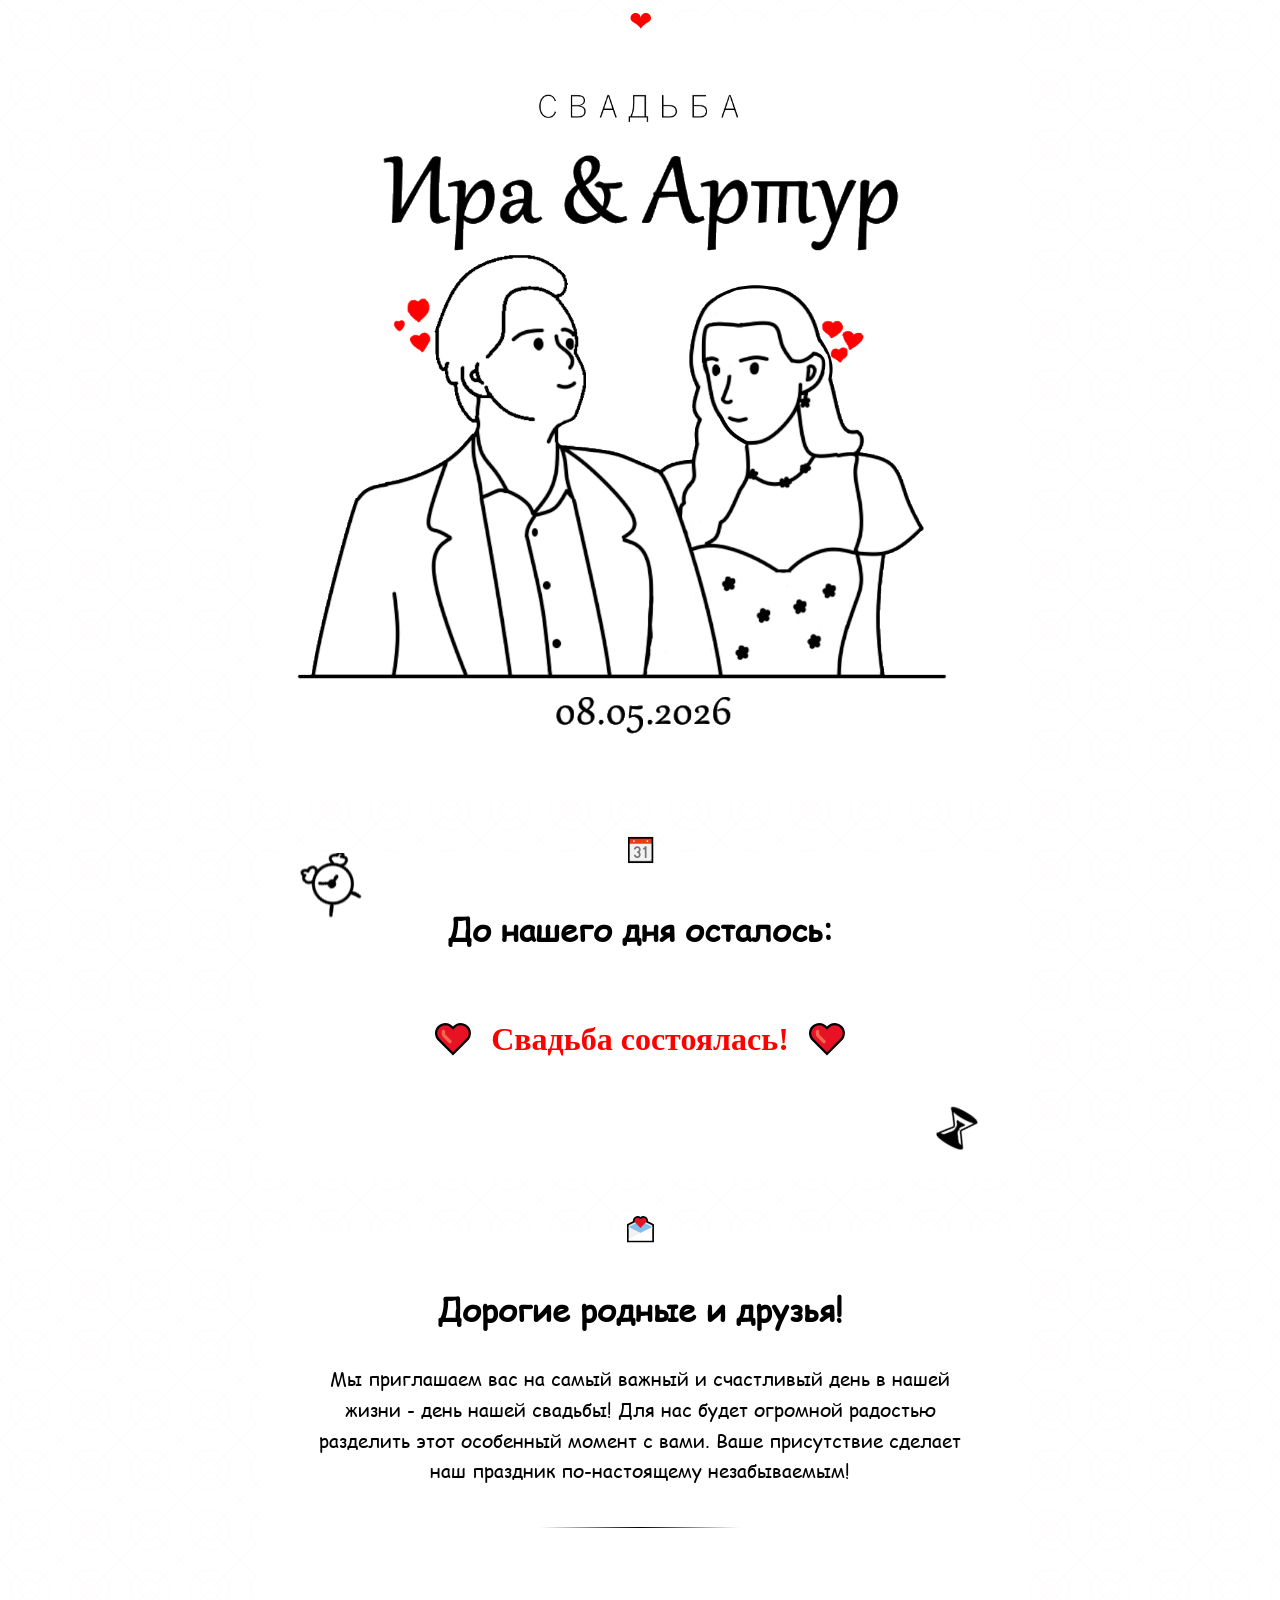
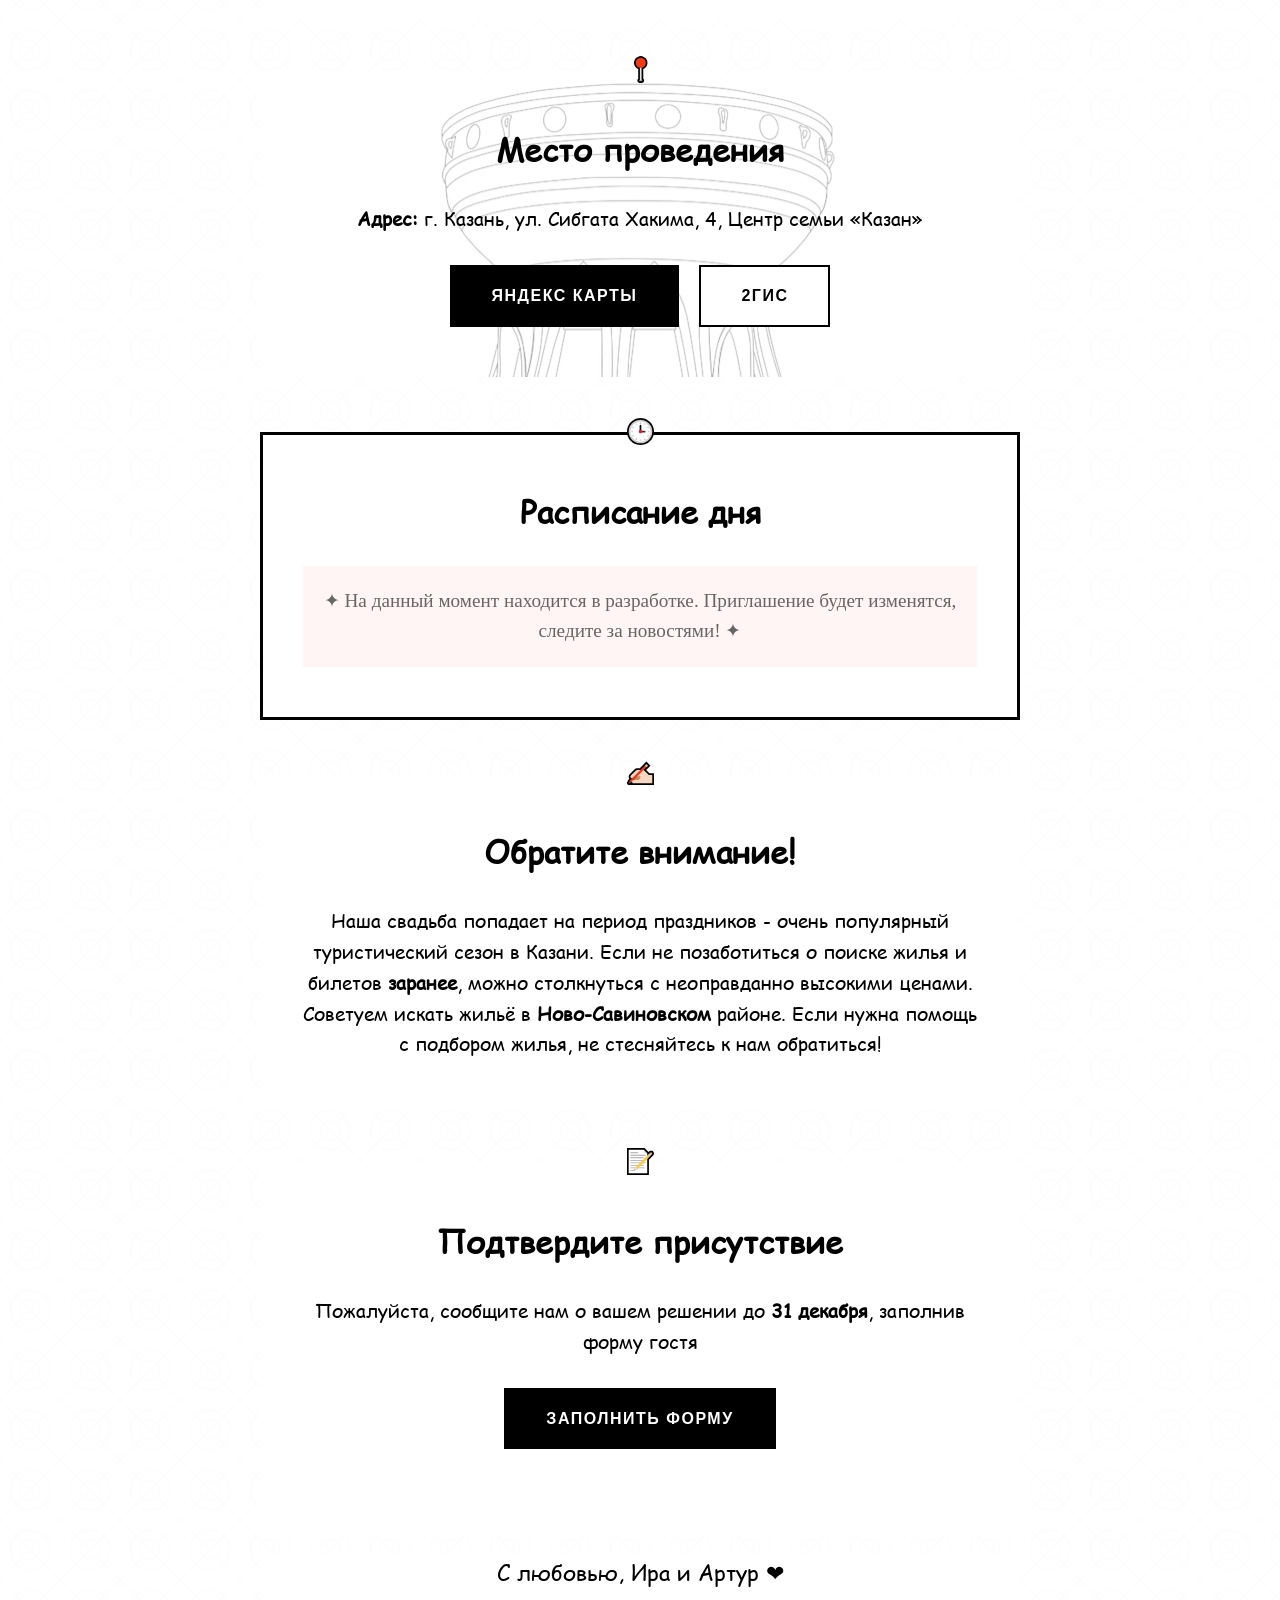
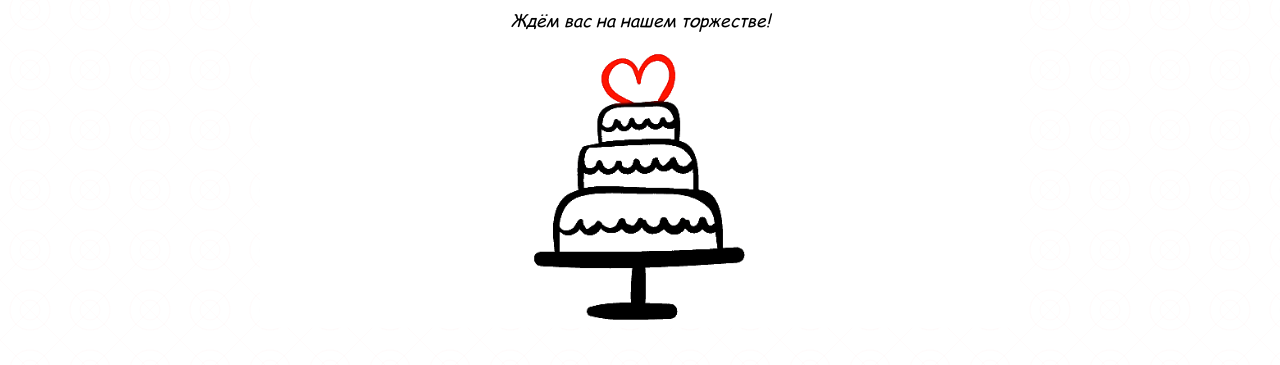
==== index.html @ d36d7dd2 "photo and text changed" ====
<!DOCTYPE html>
<html lang="ru">
<head>
    <meta charset="UTF-8">
    <meta name="viewport" content="width=device-width, initial-scale=1.0">
    <meta name="color-scheme" content="light">
    <meta name="theme-color" content="#ffffff">
    <title>Свадьба Иры и Артура</title>
    <link rel="icon" type="image/x-icon" href="static/images/favicon.ico">
    <link rel="stylesheet" href="static/css/style.css">
</head>
<body>
    <div class="container">
        <!-- 1. Заголовок с именами, фото и датой -->
        <section class="section header">
            <img src="static/images/wedding.png" alt="Ира и Артур" class="couple-photo">
        </section>

        <!-- 2. Обратный отсчет -->
        <section class="section countdown">
            <h2>До нашего дня осталось:</h2>
            <div class="countdown-container" id="countdown">
                <div class="countdown-item">
                    <span class="countdown-number" id="days">0</span>
                    <span class="countdown-label">дней</span>
                </div>
                <span class="countdown-separator">:</span>
                <div class="countdown-item">
                    <span class="countdown-number" id="hours">0</span>
                    <span class="countdown-label">часов</span>
                </div>
                <span class="countdown-separator">:</span>
                <div class="countdown-item">
                    <span class="countdown-number" id="minutes">0</span>
                    <span class="countdown-label">минут</span>
                </div>
                <span class="countdown-separator">:</span>
                <div class="countdown-item">
                    <span class="countdown-number" id="seconds">0</span>
                    <span class="countdown-label">секунд</span>
                </div>
            </div>
        </section>

        <!-- 3. Приветственные слова -->
        <section class="section welcome">
            <h2>Дорогие родные и друзья!</h2>
            <p>Мы приглашаем вас на самый важный и счастливый день в нашей жизни - день нашей свадьбы! Для нас будет огромной радостью разделить этот особенный момент с вами.
            Ваше присутствие сделает наш праздник по-настоящему незабываемым!</p>
            <div class="decorative-line"></div>
            <p style="font-style: italic; color: #666; font-family: 'Cormorant Garamond', serif;">
            </p>
        </section>

        <!-- 4. Адрес и карты -->
        <section class="section location">
            <h2>Место проведения</h2>
            <p><strong>Адрес:</strong> г. Казань, ул. Сибгата Хакима, 4, Центр семьи «Казан»</p>
            <div class="map-buttons">
                <a href="https://yandex.ru/maps/org/glavny_dvorets_brakosochetaniy/121605745308/?ll=49.108273%2C55.812818&z=17" class="btn" target="_blank">Яндекс Карты</a>
                <a href="https://2gis.ru/kazan/geo/2956122910690198" class="btn btn-outline" target="_blank">2ГИС</a>
            </div>
        </section>

        <!-- 5. Тайминг -->
        <section class="section schedule">
            <h2>Расписание дня</h2>
            <div style="margin-top: 25px; padding: 20px; background: #fff5f5;">
                <p style="margin: 0; color: #666; font-size: 1.2em; font-family: 'Cormorant Garamond', serif;">
                    ✦ На данный момент находится в разработке. Приглашение будет изменятся, следите за новостями! ✦
                </p>
            </div>
        </section>

        <!-- 6. Ваш текст -->
        <section class="section wishes">
            <h2>Обратите внимание!</h2>
            <p>Наша свадьба попадает на период праздников - очень популярный туристический сезон в Казани. Если не позаботиться о поиске жилья и билетов <b>заранее</b>, можно столкнуться с неоправданно высокими ценами.
            Советуем искать жильё в <b>Ново-Савиновском</b> районе. Если нужна помощь с подбором жилья, не стесняйтесь к нам обратиться!</p>
        </section>

        <!-- 7. Кнопка RSVP с ссылкой на Яндекс Формы -->
        <section class="section rsvp">
            <h2>Подтвердите присутствие</h2>
            <p>Пожалуйста, сообщите нам о вашем решении до <b>31 декабря</b>, заполнив форму гостя</p>
            <a href="https://forms.yandex.ru/u/6922004e5056900da417e3d6" class="btn" target="_blank" style="margin: 30px 0;">
                Заполнить форму
            </a>
        </section>

        <!-- 8. Футер -->
        <footer class="section footer">
            <p style="font-size: 1.4em; margin-bottom: 15px;">
                С любовью, Ира и Артур ❤
            </p>
            <p style="font-style: italic; font-size: 1.1em;">
                Ждём вас на нашем торжестве!
            </p>
            <img src="static/images/cake.png">
        </footer>
    </div>

    <script src="static/js/script.js"></script>
</body>
</html>
---- static/css/style.css ----
/* Добавляем нормализацию и viewport */
@viewport {
    width: device-width;
}
:root {
  color-scheme: light only;
}

html {
  color-scheme: light;
}
* {
    margin: 0;
    padding: 0;
    box-sizing: border-box;
}
@font-face {
    font-family: 'Comic Sans MS';
    src: local('Comic Sans MS'),
         url('../fonts/COMIC.TTF') format('truetype');
}

@font-face {
    font-family: 'Comic Sans';
    src: local('Comic Sans'),
         url('../fonts/COMIC.TTF') format('truetype');
}
@font-face {
    font-family: 'Segoe UI Emoji';
    src: local('Segoe UI Emoji'),
         url('../fonts/seguiemj.ttf') format('truetype');
}


/* Принудительно для всех потенциальных эмодзи */
.heart,
.section::before,
.section::after,
[class*="emoji"],
[class*="icon"],
::before,
::after {
    font-family: 'Segoe UI Emoji', 'Segoe UI Symbol', 'Apple Color Emoji', 'Segoe UI', sans-serif !important;
    font-weight: normal !important;
    -webkit-font-feature-settings: "emoji" !important;
    font-feature-settings: "emoji" !important;
}

/* Конкретно для иконок секций */
.header::before,
.countdown::before,
.welcome::before,
.location::before,
.schedule::before,
.wishes::before,
.rsvp::before,
.footer::before {
    font-family: 'Segoe UI Emoji', 'Segoe UI Symbol', sans-serif !important;
    -webkit-font-smoothing: antialiased !important;
}
/* Основные стили */
body {
    font-family: 'Montserrat', -apple-system, BlinkMacSystemFont, 'Segoe UI', Roboto, Oxygen-Sans, Ubuntu, Cantarell, sans-serif;
    line-height: 1.6;
    color: #000000;
    background-color: #ffffff;
    background-image: url('data:image/svg+xml,<svg width="60" height="60" viewBox="0 0 60 60" xmlns="http://www.w3.org/2000/svg"><g fill="none" stroke="rgba(255,0,0,0.03)" stroke-width="0.5"><path d="M0 0L60 60M60 0L0 60"/><circle cx="30" cy="30" r="20"/><circle cx="30" cy="30" r="10"/></g></svg>');
    -webkit-font-smoothing: antialiased;
    -moz-osx-font-smoothing: grayscale;
}

.container {
    max-width: 800px;
    margin: 0 auto;
    padding: 20px 20px 0px 20px;
}

.section {
    background: #ffffff;
    margin: 55px 0;
    padding: 50px 40px;
    border-radius: 0;
    position: relative;
    text-align: center;
}

/* Иконки для секций */
.section::before {
    content: '✦';
    position: absolute;
    top: -20px;
    left: 50%;
    transform: translateX(-50%);
    background: #ffffff00;
    padding: 0 20px;
    color: #ff0000;
    font-size: 24px;
    font-family: 'Montserrat', sans-serif;
}

.header::before {
    content: '❤' !important;
    font-size: 28px !important;
    animation: heartbeat 1.5s ease-in-out infinite;
    filter: none !important;
    font-family: Arial, Helvetica, sans-serif !important;
}

.countdown::before {
    content: '📆' !important;
}

.welcome::before {
    content: '💌' !important;
}

.location::before {
    content: '📍' !important;
}

.schedule::before {
    content: '🕒' !important;
}

.wishes::before {
    content: '✍🏻' !important;
}

.rsvp::before {
    content: '📝' !important;
}

.footer::before {
    content: '' !important;
}

.header {
    text-align: center;
    padding: 10px 0 0px;
    background: #ffffff;
    margin-top: 0;
}

/* Анимация пульсации сердца */
@keyframes heartbeat {
    0% {
        transform: translateX(-50%) scale(1);
    }
    25% {
        transform: translateX(-50%) scale(1.1);
    }
    50% {
        transform: translateX(-50%) scale(1);
    }
    75% {
        transform: translateX(-50%) scale(1.15);
    }
    100% {
        transform: translateX(-50%) scale(1);
    }
}

.couple-photo {
    width: 100%;
    position: relative;
}

/* Заголовки используют Comic Sans */
h1 {
    color: #000000;
    font-family: 'Comic Sans MS', 'Comic Sans', cursive, sans-serif;
    font-size: 3.5em;
    font-weight: 700;
    margin-bottom: 10px;
    letter-spacing: 1px;
    text-transform: uppercase;
    position: relative;
}

h1::after {
    content: '';
    position: absolute;
    bottom: -10px;
    left: 50%;
    transform: translateX(-50%);
    width: 100px;
    height: 2px;
    background: #ff0000;
}

h2 {
    color: #000000;
    font-family: 'Comic Sans MS', 'Comic Sans', cursive, sans-serif;
    font-size: 2em;
    font-weight: 600;
    margin-bottom: 30px;
    position: relative;
}

/* Все текстовые элементы используют Comic Sans */
.welcome p, .location p, .wishes p, .rsvp p, .timeline-item, .footer p {
    font-family: 'Comic Sans MS', 'Comic Sans', cursive, sans-serif;
    font-size: 1.2em;
    font-weight: 500;
}

.date {
    font-family: 'Comic Sans MS', 'Comic Sans', cursive, sans-serif;
    font-size: 1.8em;
    color: #000000;
    margin: 30px 0;
    font-weight: 500;
    letter-spacing: 1px;
}

.names {
    font-family: 'Comic Sans MS', 'Comic Sans', cursive, sans-serif;
    font-size: 2.8em;
    color: #000000;
    margin: 40px 0;
    font-weight: 700;
    position: relative;
}

.names::before,
.names::after {
    content: '❦';
    color: #ff0000;
    margin: 0 20px;
    font-size: 0.7em;
    vertical-align: middle;
    font-family: 'Montserrat', sans-serif;
}

.btn {
    display: inline-block;
    padding: 16px 40px;
    background: #000000;
    color: #ffffff;
    text-decoration: none;
    border-radius: 0;
    border: 2px solid #000000;
    cursor: pointer;
    font-family: 'Montserrat', -apple-system, BlinkMacSystemFont, sans-serif;
    font-size: 1em;
    font-weight: 600;
    transition: all 0.3s ease;
    text-align: center;
    text-transform: uppercase;
    letter-spacing: 1.5px;
    position: relative;
    overflow: hidden;
}

.btn::before {
    content: '';
    position: absolute;
    top: 0;
    left: -100%;
    width: 100%;
    height: 100%;
    background: #ff0000;
    transition: left 0.3s ease;
    z-index: -1;
}

.btn:hover {
    color: #ffffff;
    transform: translateY(-3px);
    box-shadow: 0 8px 25px rgba(255, 0, 0, 0.3);
}

.btn:hover::before {
    left: 0;
}

.btn-outline {
    background: white;
    color: #000000;
    border: 2px solid #000000;
}

.btn-outline:hover {
    color: #ffffff;
}

.countdown {
    background: url('../images/coutdown background.png');
    background-size: 100% auto;
    background-repeat: no-repeat;
    background-position: bottom;
}

.location {
    background: url('../images/location background.png');
    background-size: 100% auto;
    background-repeat: no-repeat;
    background-position: top;
}

.map-buttons {
    display: flex;
    gap: 20px;
    margin-top: 30px;
    justify-content: center;
}

.footer {
    text-align: center;
    padding: 0px 0px 0px 0px;
    margin-bottom: 0 !important;
    transform: translateY(-10%) !important;
    color: #000000;
    background: #ffffff;
}

.heart {
    color: #ff0000;
    margin: 0 8px;
    animation: pulse 2s infinite;
    font-family: Arial, Helvetica, sans-serif;
}

@keyframes pulse {
    0% { transform: scale(1); }
    50% { transform: scale(1.1); }
    100% { transform: scale(1); }
}

/* Декоративные элементы */
.decorative-line {
    height: 1px;
    background: linear-gradient(90deg, transparent, #000000, transparent);
    margin: 40px auto;
    width: 200px;
}

.red-accent {
    color: #ff0000;
    font-weight: 600;
}

.schedule {
    border: solid black;
}

/* Стили для таймера */
.countdown-container {
    display: flex;
    justify-content: center;
    align-items: center;
    gap: 15px;
    margin: 40px 0;
    flex-wrap: wrap;
}

.countdown-item {
    text-align: center;
    position: relative;
}

.countdown-number {
    font-family: 'Comic Sans MS', 'Comic Sans', cursive, sans-serif;
    font-size: 3.5em;
    font-weight: 700;
    display: block;
    line-height: 1;
    color: #000000;
    text-shadow: 2px 2px 0px rgba(255, 0, 0, 0.1);
    animation: float 3s ease-in-out infinite;
}

.countdown-item:nth-child(2) .countdown-number {
    animation-delay: 0.5s;
}

.countdown-item:nth-child(3) .countdown-number {
    animation-delay: 1s;
}

.countdown-item:nth-child(4) .countdown-number {
    animation-delay: 1.5s;
}

@keyframes float {
    0%, 100% { transform: translateY(0) rotate(-1deg); }
    50% { transform: translateY(-5px) rotate(1deg); }
}

.countdown-label {
    font-family: 'Comic Sans MS', 'Comic Sans', cursive, sans-serif;
    font-size: 1.1em;
    text-transform: lowercase;
    letter-spacing: 1px;
    color: #000000;
    margin-top: 8px;
    display: block;
    font-weight: 500;
}

.countdown-separator {
    font-family: 'Comic Sans MS', 'Comic Sans', cursive, sans-serif;
    font-size: 4em;
    color: #ff0000;
    margin: 0 5px;
    animation: blink 2s infinite;
    transform: translateY(-20px);
    font-weight: 600;
}

@keyframes blink {
    0%, 100% { opacity: 1; }
    50% { opacity: 0.7; }
}
.footer img{
        width: 30%;
    }
/* Адаптивность */
@media (max-width: 768px) {
    .container {
        padding: 0px 15px 0px 15px;
    }
    
    .section {
        padding: 40px 25px;
        margin: 25px 0px;
    }
    .schedule{
        margin: 25px 10px;
    }
    
    .header {
        padding: 60px 0 40px;
    }
    
    h1 {
        font-size: 2.5em;
    }
    
    .names {
        font-size: 2.2em;
    }
    
    .date {
        font-size: 1.5em;
    }
    
    .map-buttons {
        flex-direction: column;
        align-items: center;
    }
    
    .btn {
        width: 100%;
        max-width: 300px;
        margin-bottom: 15px;
    }
    
    .couple-photo {
        width: 100%;
        position: relative;
    }
    
    h2 {
        font-size: 1.7em;
    }
    .countdown{
        background: none;
    }
    .countdown-container {
        gap: 10px;
    }
    
    .countdown-number {
        font-size: 2.8em;
    }
    
    .countdown-separator {
        font-size: 2em;
    }
    
    .countdown-label {
        font-size: 1em;
    }
    .footer {
    text-align: center;
    padding: 0px;
    margin-bottom: 0 !important;
    color: #000000;
    background: #ffffff;
    }
    .footer img{
        width: 30%;
    }
}

@media (max-width: 480px) {
    .footer img{
        width: 50%;
    }
    h1 {
        font-size: 2em;
    }
    
    .names {
        font-size: 1.8em;
    }
    
    .section {
        padding: 30px 20px;
    }
    
    .countdown-container {
        gap: 8px;
    }
    
    .countdown-number {
        font-size: 2.2em;
    }
    
    .countdown-separator {
        font-size: 1.6em;
        transform: translateY(-16px);
        margin: 0 3px;
    }
    
    .countdown-label {
        font-size: 0.9em;
    }
    .footer {
    text-align: center;
    padding: 0px;
    margin-bottom: 0 !important;
    color: #000000;
    background: #ffffff;
    }
}
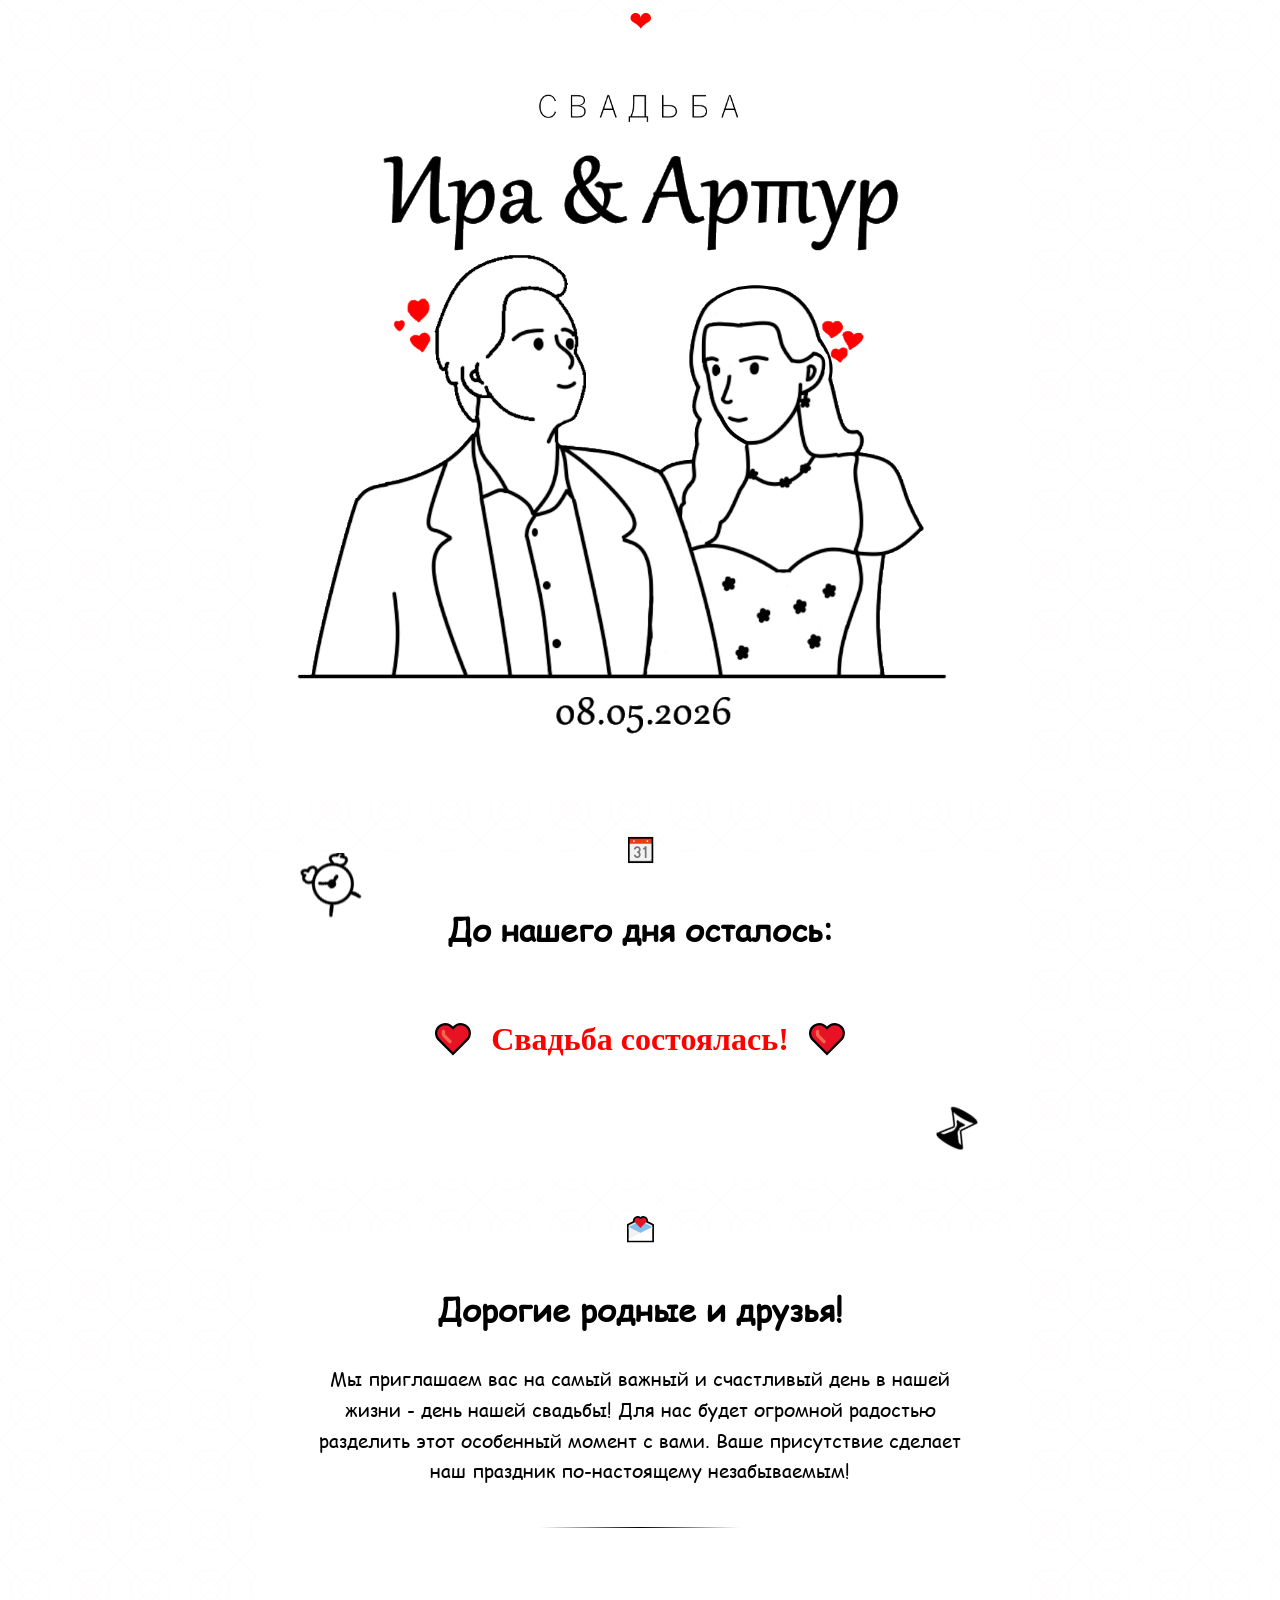
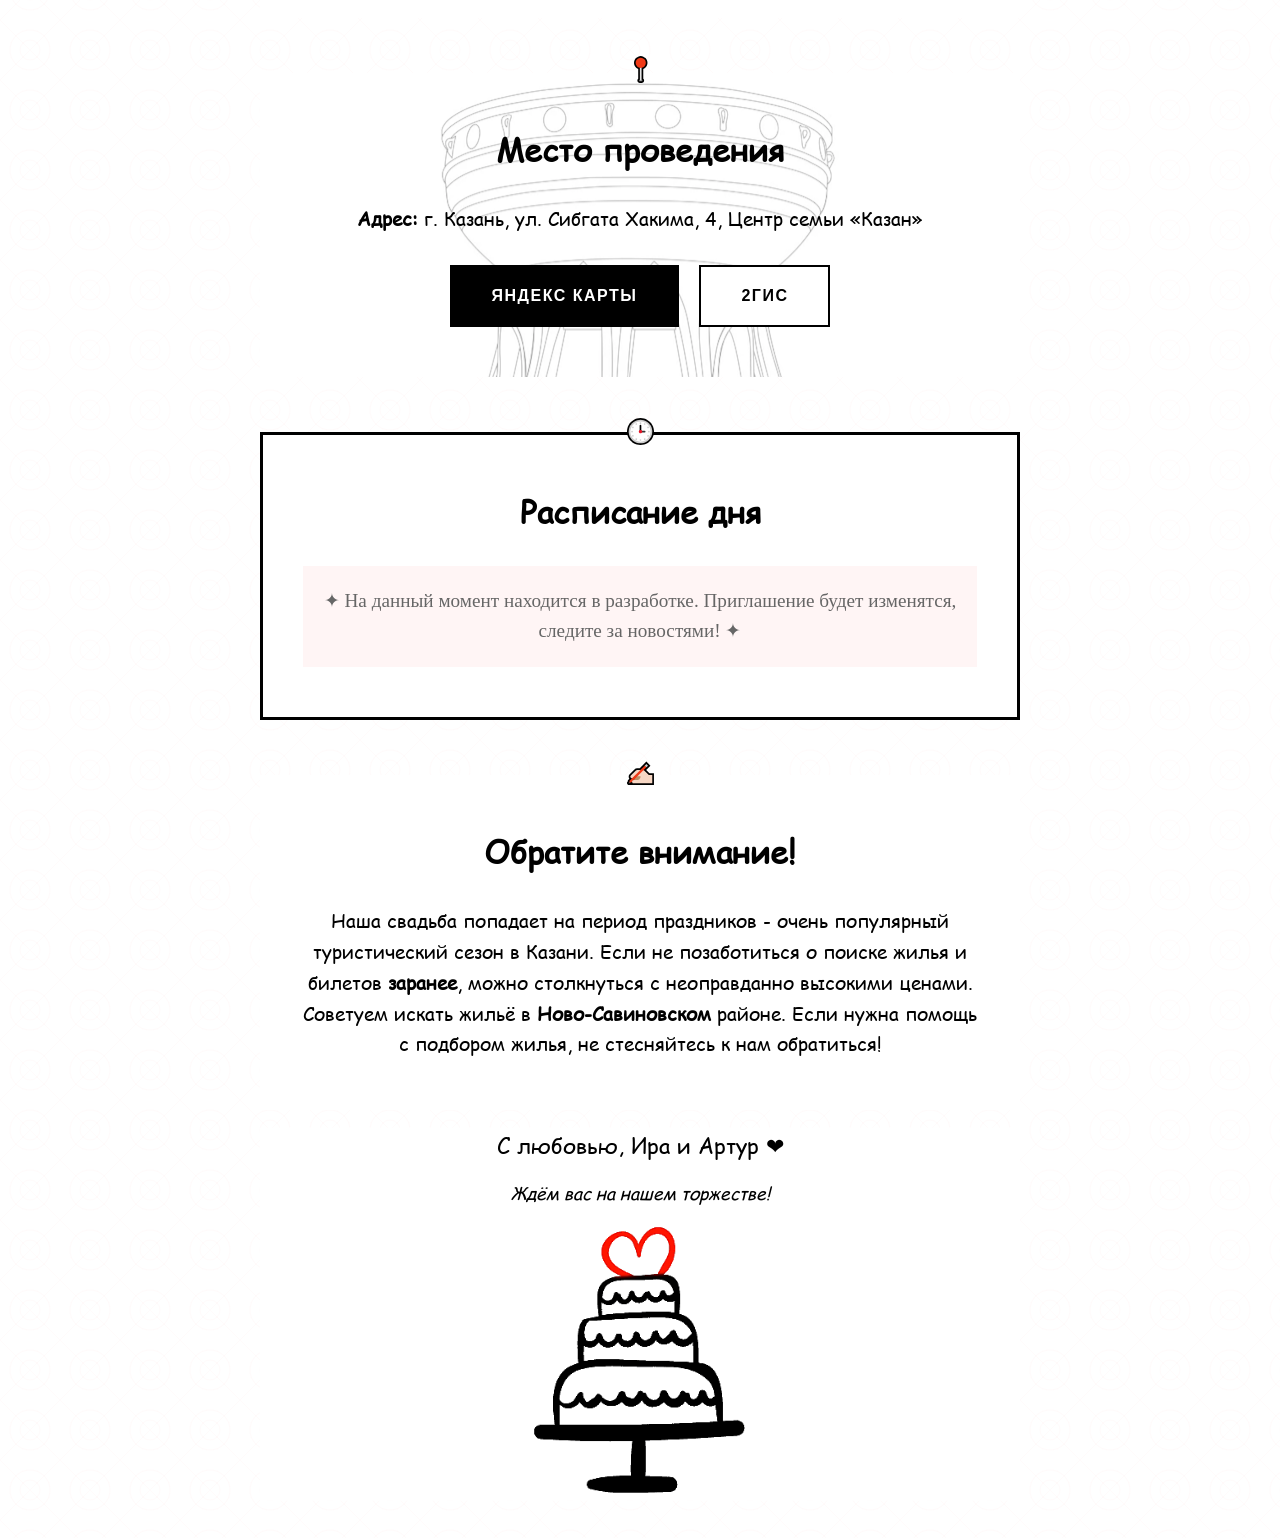
==== commit e32c6c9f: "guest form section deleted" ====
--- a/index.html
+++ b/index.html
@@ -79,15 +79,6 @@
             Советуем искать жильё в <b>Ново-Савиновском</b> районе. Если нужна помощь с подбором жилья, не стесняйтесь к нам обратиться!</p>
         </section>
 
-        <!-- 7. Кнопка RSVP с ссылкой на Яндекс Формы -->
-        <section class="section rsvp">
-            <h2>Подтвердите присутствие</h2>
-            <p>Пожалуйста, сообщите нам о вашем решении до <b>31 декабря</b>, заполнив форму гостя</p>
-            <a href="https://forms.yandex.ru/u/6922004e5056900da417e3d6" class="btn" target="_blank" style="margin: 30px 0;">
-                Заполнить форму
-            </a>
-        </section>
-
         <!-- 8. Футер -->
         <footer class="section footer">
             <p style="font-size: 1.4em; margin-bottom: 15px;">
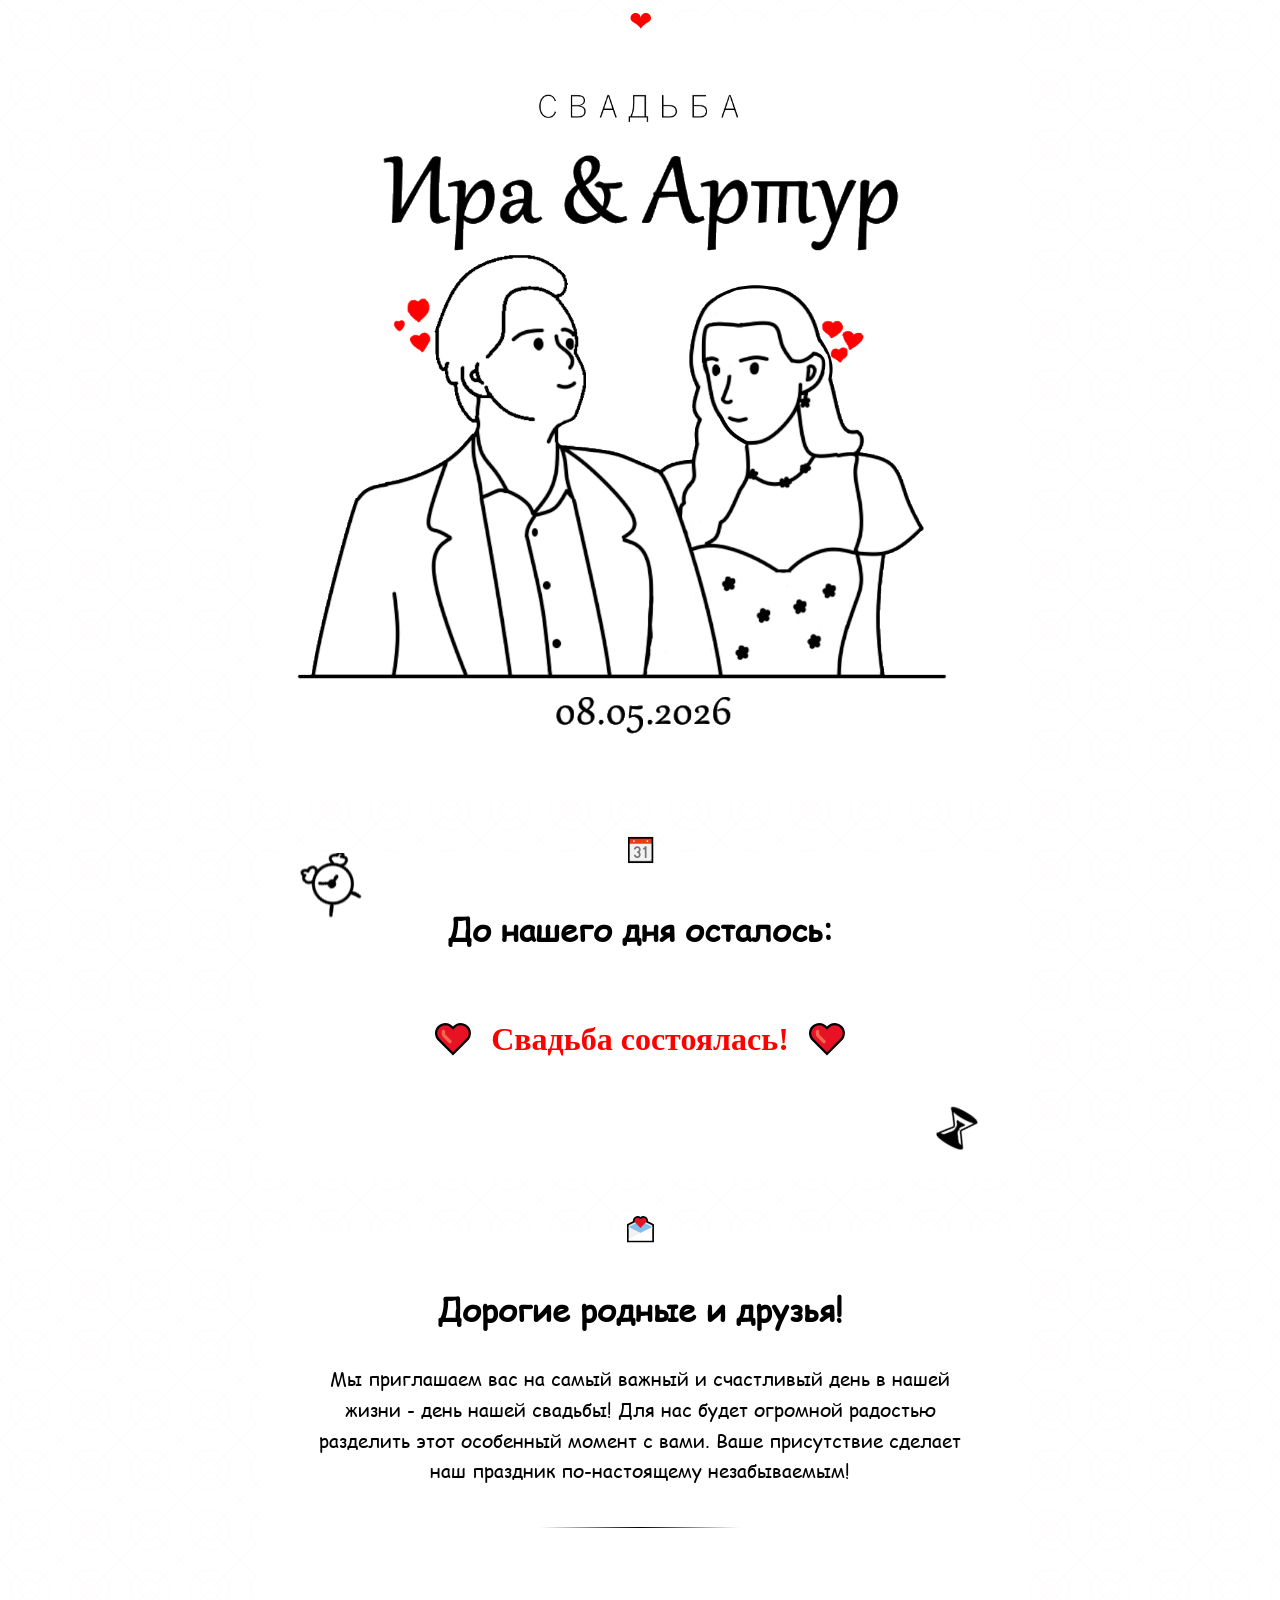
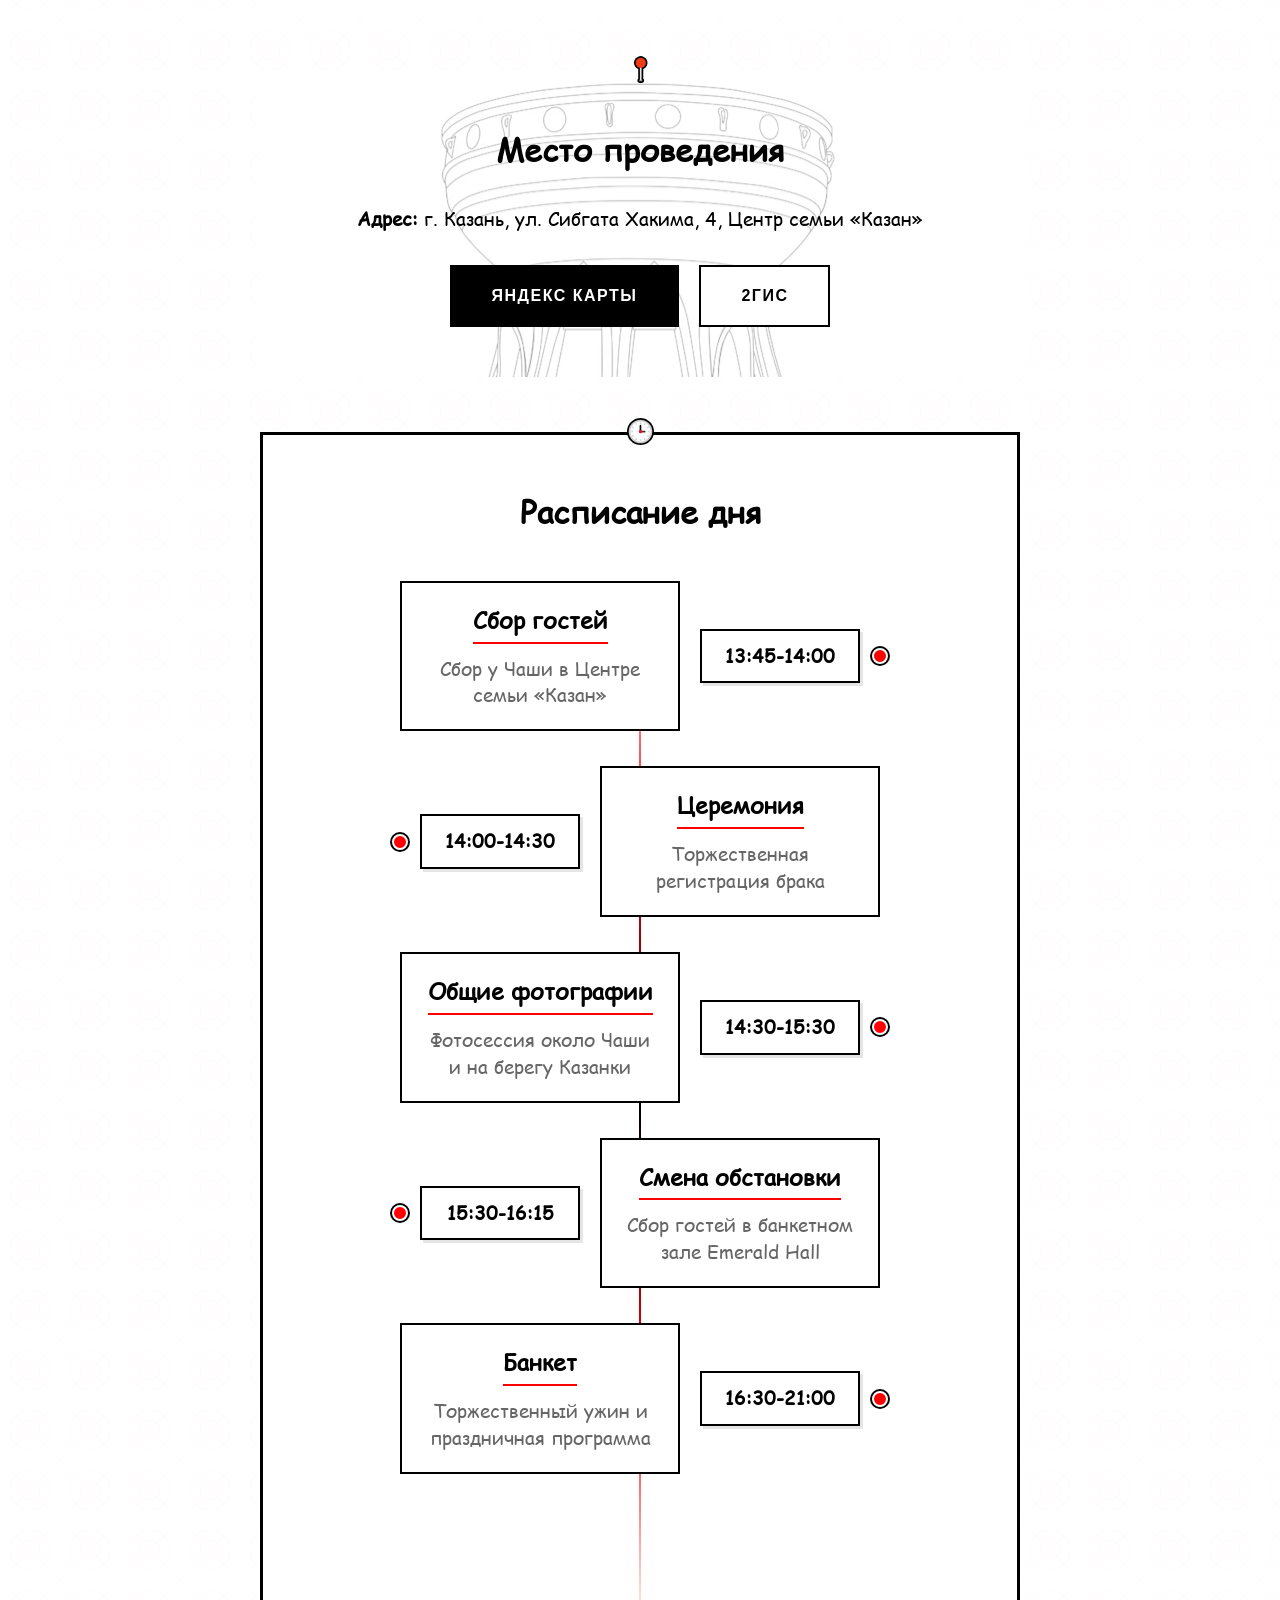
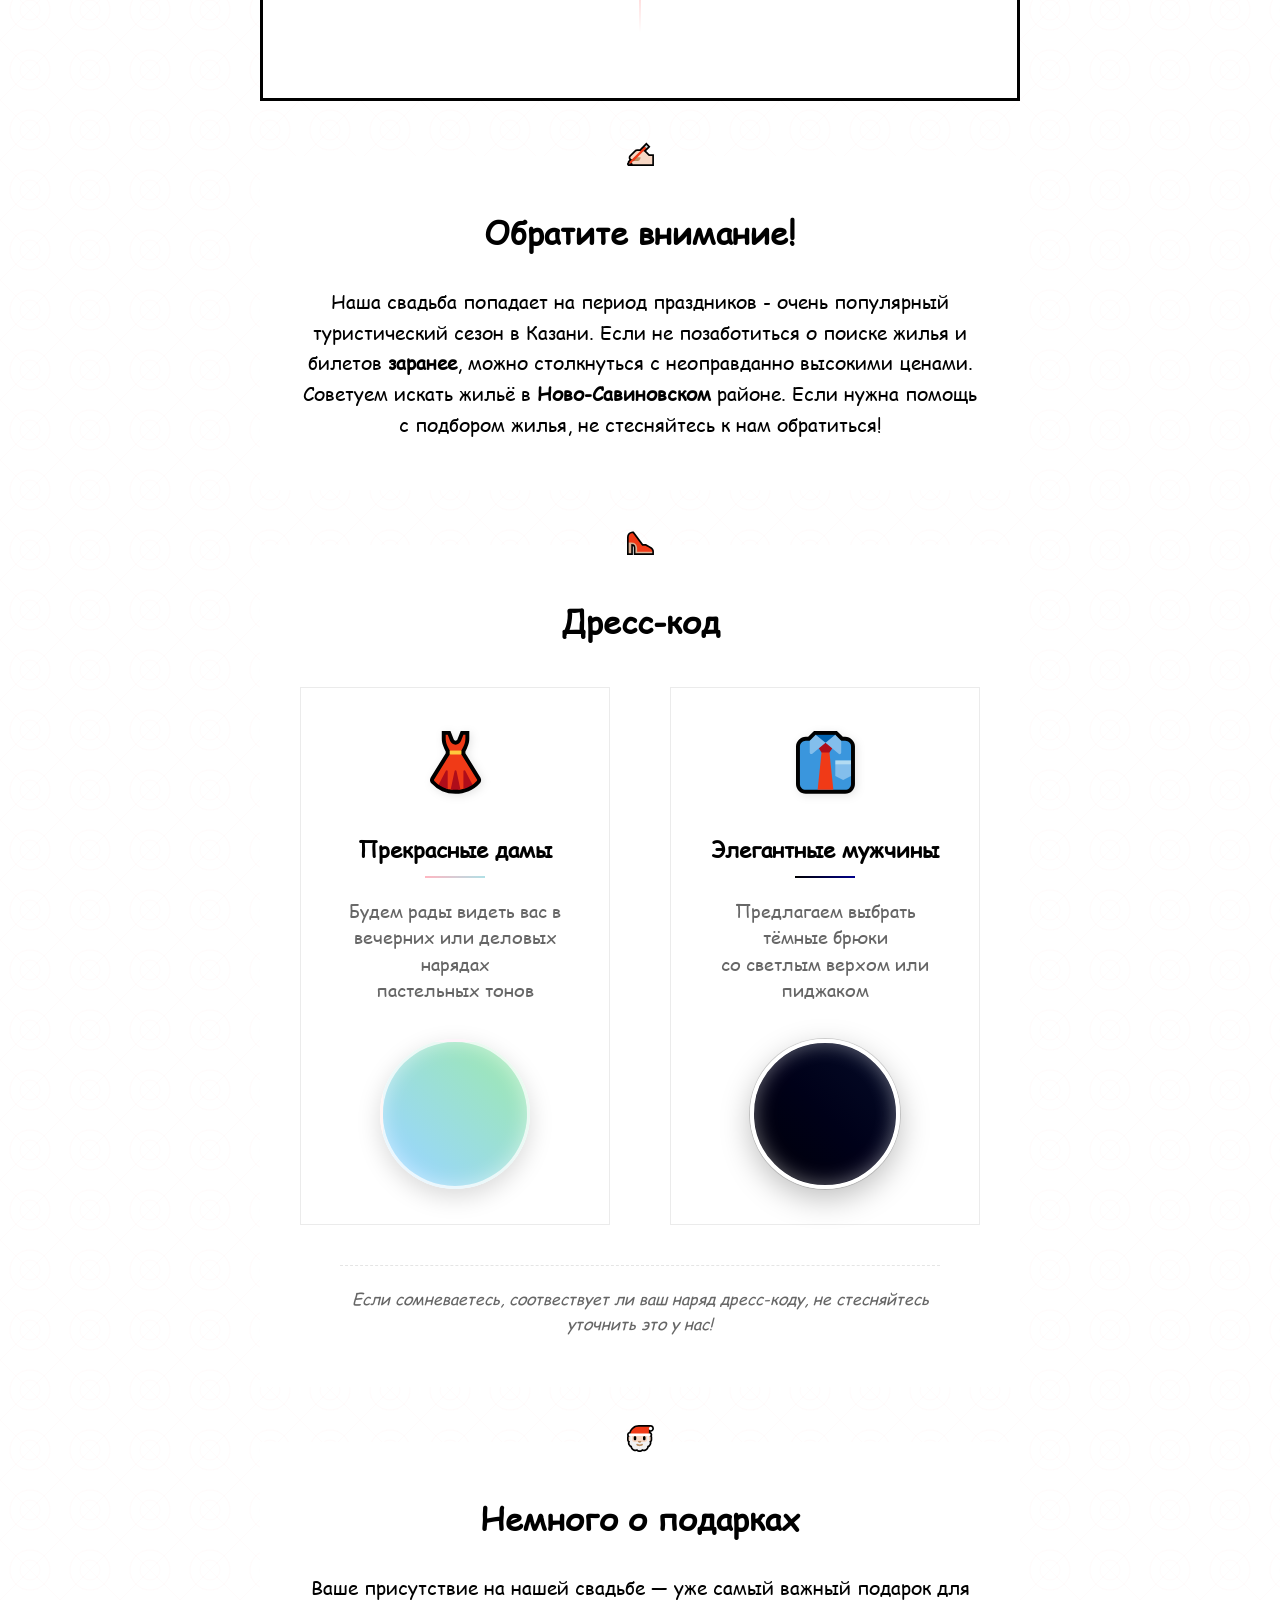
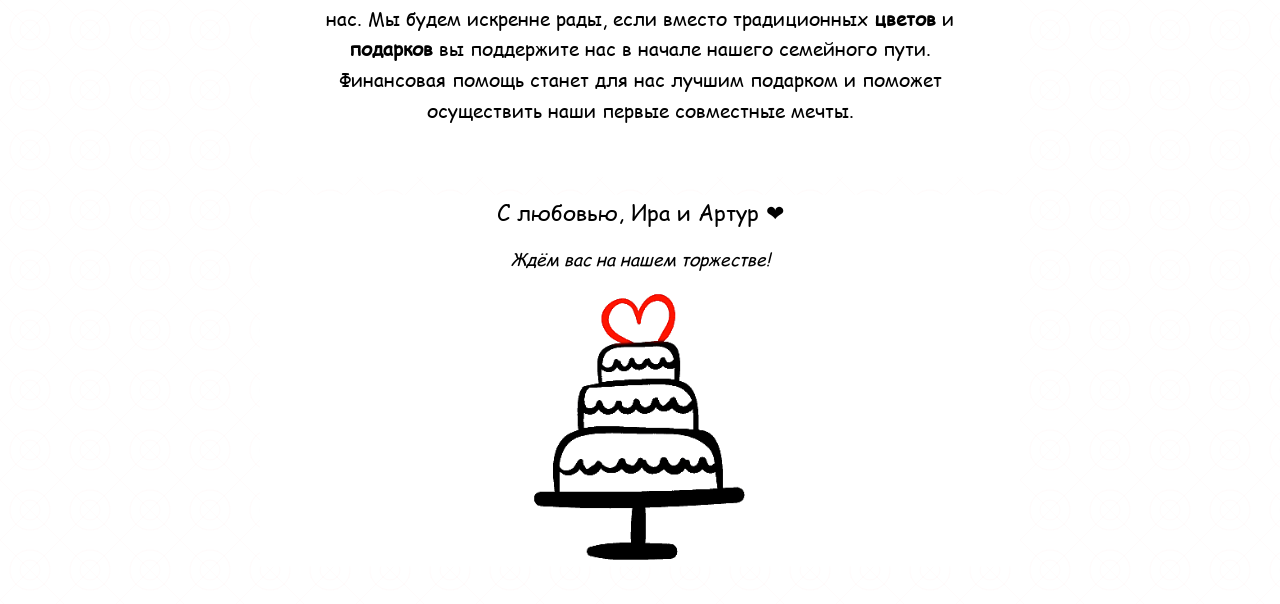
==== commit 73cb2d5b: "gifts section added" ====
--- a/index.html
+++ b/index.html
@@ -65,10 +65,49 @@
         <!-- 5. Тайминг -->
         <section class="section schedule">
             <h2>Расписание дня</h2>
-            <div style="margin-top: 25px; padding: 20px; background: #fff5f5;">
-                <p style="margin: 0; color: #666; font-size: 1.2em; font-family: 'Cormorant Garamond', serif;">
-                    ✦ На данный момент находится в разработке. Приглашение будет изменятся, следите за новостями! ✦
-                </p>
+            <div class="timeline">
+                <div class="timeline-item">
+                    <div class="timeline-time">13:45-14:00</div>
+                    <div class="timeline-content">
+                        <h4>Сбор гостей</h4>
+                        <p>Сбор у Чаши в Центре семьи «Казан»</p>
+                    </div>
+                </div>
+                <div class="timeline-item">
+                    <div class="timeline-time">14:00-14:30</div>
+                    <div class="timeline-content">
+                        <h4>Церемония</h4>
+                        <p>Торжественная регистрация брака</p>
+                    </div>
+                </div>
+                <div class="timeline-item">
+                    <div class="timeline-time">14:30-15:30</div>
+                    <div class="timeline-content">
+                        <h4>Общие фотографии</h4>
+                        <p>Фотосессия около Чаши и на берегу Казанки</p>
+                    </div>
+                </div>
+                <div class="timeline-item">
+                    <div class="timeline-time">15:30-16:15</div>
+                    <div class="timeline-content">
+                        <h4>Смена обстановки</h4>
+                        <p>Сбор гостей в банкетном зале Emerald Hall</p>
+                    </div>
+                </div>
+                <div class="timeline-item">
+                    <div class="timeline-time">16:30-21:00</div>
+                    <div class="timeline-content">
+                        <h4>Банкет</h4>
+                        <p>Торжественный ужин и праздничная программа</p>
+                    </div>
+                </div>
+                <div class="timeline-item">
+                    <div class="timeline-time">21:00-22:30</div>
+                    <div class="timeline-content">
+                        <h4>Дискотека</h4>
+                        <p>Танцы до самой ночи!</p>
+                    </div>
+                </div>
             </div>
         </section>
 
@@ -79,6 +118,46 @@
             Советуем искать жильё в <b>Ново-Савиновском</b> районе. Если нужна помощь с подбором жилья, не стесняйтесь к нам обратиться!</p>
         </section>
 
+        <!-- 7. Дресс-код -->
+        <section class="section dresscode">
+            <h2>Дресс-код</h2>
+            <div class="dresscode-container">
+                <!-- Для женщин -->
+                <div class="dresscode-side women">
+                    <div class="dresscode-icon">👗</div>
+                    <h3>Прекрасные дамы</h3>
+                    <p class="dresscode-description">
+                        Будем рады видеть вас в вечерних или деловых нарядах<br>
+                        пастельных тонов
+                    </p>
+                    <div class="color-circle women-colors"></div>
+                </div>
+                
+                <!-- Для мужчин -->
+                <div class="dresscode-side men">
+                    <div class="dresscode-icon">👔</div>
+                    <h3>Элегантные мужчины</h3>
+                    <p class="dresscode-description">
+                        Предлагаем выбрать тёмные брюки<br>
+                        со светлым верхом или пиджаком
+                    </p>
+                    <div class="color-circle men-colors"></div>
+                </div>
+            </div>
+            
+            <p class="dresscode-note">
+                <em>Если сомневаетесь, соотвествует ли ваш наряд дресс-коду, не стесняйтесь уточнить это у нас!</em>
+            </p>
+        </section>
+        <section class="section gift">
+            <h2>Немного о подарках</h2>
+            
+            <p>Ваше присутствие на нашей свадьбе — уже самый важный подарок для нас. 
+        Мы будем искренне рады, если вместо традиционных <b>цветов</b> и <b>подарков</b>
+        вы поддержите нас в начале нашего семейного пути. 
+        Финансовая помощь станет для нас лучшим подарком и поможет
+        осуществить наши первые совместные мечты.</p>
+        </section>
         <!-- 8. Футер -->
         <footer class="section footer">
             <p style="font-size: 1.4em; margin-bottom: 15px;">
--- a/static/css/style.css
+++ b/static/css/style.css
@@ -86,7 +86,7 @@
 
 /* Иконки для секций */
 .section::before {
-    content: '✦';
+    content: '❤';
     position: absolute;
     top: -20px;
     left: 50%;
@@ -134,6 +134,12 @@
     content: '' !important;
 }
 
+.dresscode::before{
+    content: '👠' !important;
+}
+.gift::before{
+    content: '🎅🏻' !important;
+}
 .header {
     text-align: center;
     padding: 10px 0 0px;
@@ -198,7 +204,7 @@
 }
 
 /* Все текстовые элементы используют Comic Sans */
-.welcome p, .location p, .wishes p, .rsvp p, .timeline-item, .footer p {
+.welcome p, .location p, .wishes p, .rsvp p, .timeline-item, .footer p, .gift p {
     font-family: 'Comic Sans MS', 'Comic Sans', cursive, sans-serif;
     font-size: 1.2em;
     font-weight: 500;
@@ -407,7 +413,448 @@
     transform: translateY(-20px);
     font-weight: 600;
 }
-
+/* Стили для таймлайна - компактная версия */
+.timeline {
+    position: relative;
+    max-width: 700px;
+    margin: 30px auto 0;
+    padding: 15px 0;
+}
+
+.timeline::before {
+    content: '';
+    position: absolute;
+    left: 50%;
+    transform: translateX(-50%);
+    width: 2px;
+    height: calc(100% - 30px);
+    background: linear-gradient(to bottom, transparent, #ff0000, #000000, #ff0000, transparent);
+    top: 15px;
+}
+
+.timeline-item {
+    display: flex;
+    justify-content: center;
+    align-items: center;
+    margin-bottom: 35px;
+    position: relative;
+}
+
+.timeline-item:last-child {
+    margin-bottom: 0;
+}
+
+.timeline-item:nth-child(odd) {
+    flex-direction: row-reverse;
+}
+
+.timeline-time {
+    width: 160px;
+    padding: 10px 15px;
+    background: #ffffff;
+    color: #000000;
+    border: 2px solid #000000;
+    border-radius: 0;
+    font-family: 'Comic Sans MS', 'Comic Sans', cursive, sans-serif;
+    font-size: 1em;
+    font-weight: 600;
+    text-align: center;
+    z-index: 1;
+    position: relative;
+    margin: 0 20px;
+    box-shadow: 3px 3px 0 rgba(0, 0, 0, 0.1);
+}
+
+.timeline-time::after {
+    content: '';
+    position: absolute;
+    top: 50%;
+    transform: translateY(-50%);
+    width: 12px;
+    height: 12px;
+    background: #ff0000;
+    border-radius: 50%;
+    border: 2px solid #ffffff;
+    box-shadow: 0 0 0 2px #000000;
+}
+
+.timeline-item:nth-child(odd) .timeline-time::after {
+    right: -30px;
+}
+
+.timeline-item:nth-child(even) .timeline-time::after {
+    left: -30px;
+}
+
+.timeline-content {
+    width: 280px;
+    padding: 20px;
+    background: #ffffff;
+    border: 2px solid rgba(0, 0, 0, 1);
+    border-radius: 0;
+    position: relative;
+    transition: all 0.3s ease;
+}
+
+.timeline-content:hover {
+    border-color: #ff0000;
+    transform: translateY(-2px);
+}
+
+.timeline-content h4 {
+    color: #000000;
+    font-family: 'Comic Sans MS', 'Comic Sans', cursive, sans-serif;
+    font-size: 1.2em;
+    margin-bottom: 8px;
+    font-weight: 700;
+    position: relative;
+    display: inline-block;
+}
+
+.timeline-content h4::after {
+    content: '';
+    position: absolute;
+    bottom: -4px;
+    left: 0;
+    width: 100%;
+    height: 2px;
+    background: #ff0000;
+}
+
+.timeline-content p {
+    font-family: 'Comic Sans MS', 'Comic Sans', cursive, sans-serif;
+    font-size: 1em;
+    color: #666;
+    line-height: 1.4;
+    margin-top: 8px;
+}
+
+/* Анимация появления элементов таймлайна */
+.timeline-item {
+    opacity: 0;
+    transform: translateX(-20px);
+    transition: opacity 0.5s ease, transform 0.5s ease;
+}
+
+.timeline-item:nth-child(even) {
+    transform: translateX(20px);
+}
+
+.timeline-item.visible {
+    opacity: 1;
+    transform: translateX(0);
+}
+
+
+.dresscode-container {
+    display: flex;
+    justify-content: space-between;
+    align-items: stretch;
+    max-width: 900px;
+    margin: 40px auto 30px;
+    gap: 60px; /* Увеличил отступ между блоками вместо разделителя */
+}
+
+.dresscode-side {
+    flex: 1;
+    padding: 35px 30px;
+    text-align: center;
+    background: #ffffff;
+    border-radius: 0;
+    position: relative;
+    min-height: 350px;
+    display: flex;
+    flex-direction: column;
+    align-items: center;
+    justify-content: space-between;
+    border: 1px solid rgba(0, 0, 0, 0.08);
+    transition: all 0.3s ease;
+}
+
+.dresscode-side:hover {
+    transform: translateY(-5px);
+    box-shadow: 0 10px 30px rgba(0, 0, 0, 0.08);
+}
+
+.dresscode-icon {
+    font-size: 3.5em;
+    margin-bottom: 20px;
+    filter: drop-shadow(2px 2px 4px rgba(0,0,0,0.1));
+}
+
+.dresscode-side h3 {
+    color: #000000;
+    font-family: 'Comic Sans MS', 'Comic Sans', cursive, sans-serif;
+    font-size: 1.4em;
+    margin-bottom: 20px;
+    font-weight: 700;
+    position: relative;
+    padding-bottom: 10px;
+}
+
+.dresscode-side h3::after {
+    content: '';
+    position: absolute;
+    bottom: 0;
+    left: 50%;
+    transform: translateX(-50%);
+    width: 60px;
+    height: 2px;
+}
+
+.women h3::after {
+    background: linear-gradient(90deg, #ffb6c1, #b0e0e6);
+}
+
+.men h3::after {
+    background: linear-gradient(90deg, #000000, #00008b);
+}
+
+.dresscode-description {
+    font-family: 'Comic Sans MS', 'Comic Sans', cursive, sans-serif;
+    font-size: 1.1em;
+    color: #666;
+    line-height: 1.5;
+    margin-bottom: 35px;
+    flex-grow: 1;
+    display: flex;
+    align-items: center;
+}
+
+/* Цветовые круги */
+.color-circle {
+    width: 150px;
+    height: 150px;
+    border-radius: 50%;
+    margin: 0 auto;
+    position: relative;
+    display: flex;
+    align-items: center;
+    justify-content: center;
+    overflow: hidden;
+    box-shadow: 0 8px 25px rgba(0, 0, 0, 0.15);
+}
+
+.women-colors {
+    background: linear-gradient(
+        45deg,
+        #ffccd5 0%,     /* Более насыщенный светло-розовый */
+        #e6b8ff 20%,    /* Светло-сиреневый */
+        #99d6ff 40%,    /* Голубой */
+        #9de7b3 60%,    /* Мятный */
+        #ffd8b1 80%,    /* Персиковый */
+        #ffccd5 100%    /* Замыкаем круг */
+    );
+    animation: womenGradient 8s ease infinite;
+    background-size: 400% 400%;
+    border: 3px solid rgba(255, 255, 255, 0.8);
+    box-shadow: 
+        0 8px 25px rgba(0, 0, 0, 0.15),
+        inset 0 0 20px rgba(255, 255, 255, 0.5);
+}
+
+.men-colors {
+    background: linear-gradient(
+        45deg,
+        #000000 0%,
+        #000000 25%,
+        #000119 50%,
+        #081231 75%,
+        #041132 100%
+    );
+    animation: menGradient 6s ease infinite;
+    background-size: 300% 300%;
+    border: 4px solid white;
+    box-shadow: 
+        0 10px 30px rgba(0, 0, 0, 0.25),
+        0 0 0 1px rgba(0, 0, 0, 0.15),
+        inset 0 0 20px rgba(255, 255, 255, 0.4);
+}
+
+/* Убрал .color-name так как надписи больше нет */
+
+@keyframes womenGradient {
+    0% { 
+        background-position: 0% 50%;
+        transform: rotate(0deg) scale(1);
+    }
+    50% { 
+        background-position: 100% 50%;
+        transform: rotate(180deg) scale(1.05);
+    }
+    100% { 
+        background-position: 0% 50%;
+        transform: rotate(360deg) scale(1);
+    }
+}
+
+@keyframes menGradient {
+    0% { 
+        background-position: 0% 50%;
+        transform: rotate(0deg) scale(1);
+    }
+    50% { 
+        background-position: 100% 50%;
+        transform: rotate(-180deg) scale(1.05);
+    }
+    100% { 
+        background-position: 0% 50%;
+        transform: rotate(-360deg) scale(1);
+    }
+}
+
+/* Убрал весь блок .dresscode-divider */
+
+.dresscode-note {
+    font-family: 'Comic Sans MS', 'Comic Sans', cursive, sans-serif;
+    font-size: 1em;
+    color: #666;
+    text-align: center;
+    margin-top: 40px;
+    padding-top: 20px;
+    border-top: 1px dashed rgba(0, 0, 0, 0.1);
+    max-width: 600px;
+    margin-left: auto;
+    margin-right: auto;
+}
+
+/* Адаптивность для дресс-кода */
+@media (max-width: 768px) {
+    .dresscode-container {
+        flex-direction: column;
+        gap: 40px; /* Отступ между вертикальными блоками */
+        max-width: 500px;
+    }
+    
+    .dresscode-side {
+        min-height: 300px;
+        padding: 30px 25px;
+    }
+    
+    .color-circle {
+        width: 130px;
+        height: 130px;
+    }
+}
+
+@media (max-width: 480px) {
+    .dresscode-container {
+        gap: 35px;
+    }
+    
+    .dresscode-side {
+        min-height: 280px;
+        padding: 25px 20px;
+    }
+    
+    .dresscode-icon {
+        font-size: 3em;
+    }
+    
+    .dresscode-side h3 {
+        font-size: 1.2em;
+    }
+    
+    .dresscode-description {
+        font-size: 1em;
+        margin-bottom: 30px;
+    }
+    
+    .color-circle {
+        width: 120px;
+        height: 120px;
+    }
+    
+    .dresscode-note {
+        font-size: 0.95em;
+        margin-top: 30px;
+    }
+}
+
+/* Адаптивность для таймлайна */
+@media (max-width: 768px) {
+    .timeline::before {
+        left: 0;
+        height: calc(100% - 40px);
+        top: 20px;
+    }
+    
+    .timeline-item {
+        flex-direction: column !important;
+        align-items: flex-start;
+        margin-left: 50px;
+        margin-bottom: 30px;
+        transform: translateY(20px) !important;
+    }
+    
+    .timeline-item.visible {
+        transform: translateY(0) !important;
+    }
+    
+    .timeline-time {
+        width: 100%;
+        max-width: 180px;
+        margin: 0 0 15px 0;
+        text-align: left;
+        padding-left: 35px;
+        font-size: 0.95em;
+    }
+    
+    .timeline-time::after {
+        left: -37px !important;
+        right: auto !important;
+        width: 10px;
+        height: 10px;
+    }
+    
+    .timeline-content {
+        width: 100%;
+        max-width: 100%;
+        padding: 18px;
+    }
+    
+    .timeline-content h3 {
+        font-size: 1.1em;
+    }
+    
+    .timeline-content p {
+        font-size: 0.95em;
+    }
+}
+
+@media (max-width: 480px) {
+    .timeline {
+        margin: 25px auto 0;
+        padding: 10px 0;
+    }
+    
+    .timeline::before {
+        background: white;
+    }
+    
+    .timeline-item {
+        margin-left: 40px;
+        margin-bottom: 25px;
+    }
+    
+    .timeline-time {
+        font-size: 0.9em;
+        padding: 8px 12px;
+        max-width: 160px;
+    }
+    
+    .timeline-content {
+        padding: 15px;
+    }
+    
+    .timeline-content h3 {
+        font-size: 1em;
+    }
+    
+    .timeline-content p {
+        font-size: 0.9em;
+    }
+}
 @keyframes blink {
     0%, 100% { opacity: 1; }
     50% { opacity: 0.7; }
@@ -426,7 +873,7 @@
         margin: 25px 0px;
     }
     .schedule{
-        margin: 25px 10px;
+        margin: 40px 10px;
     }
     
     .header {
@@ -534,4 +981,5 @@
     color: #000000;
     background: #ffffff;
     }
-}+}
+
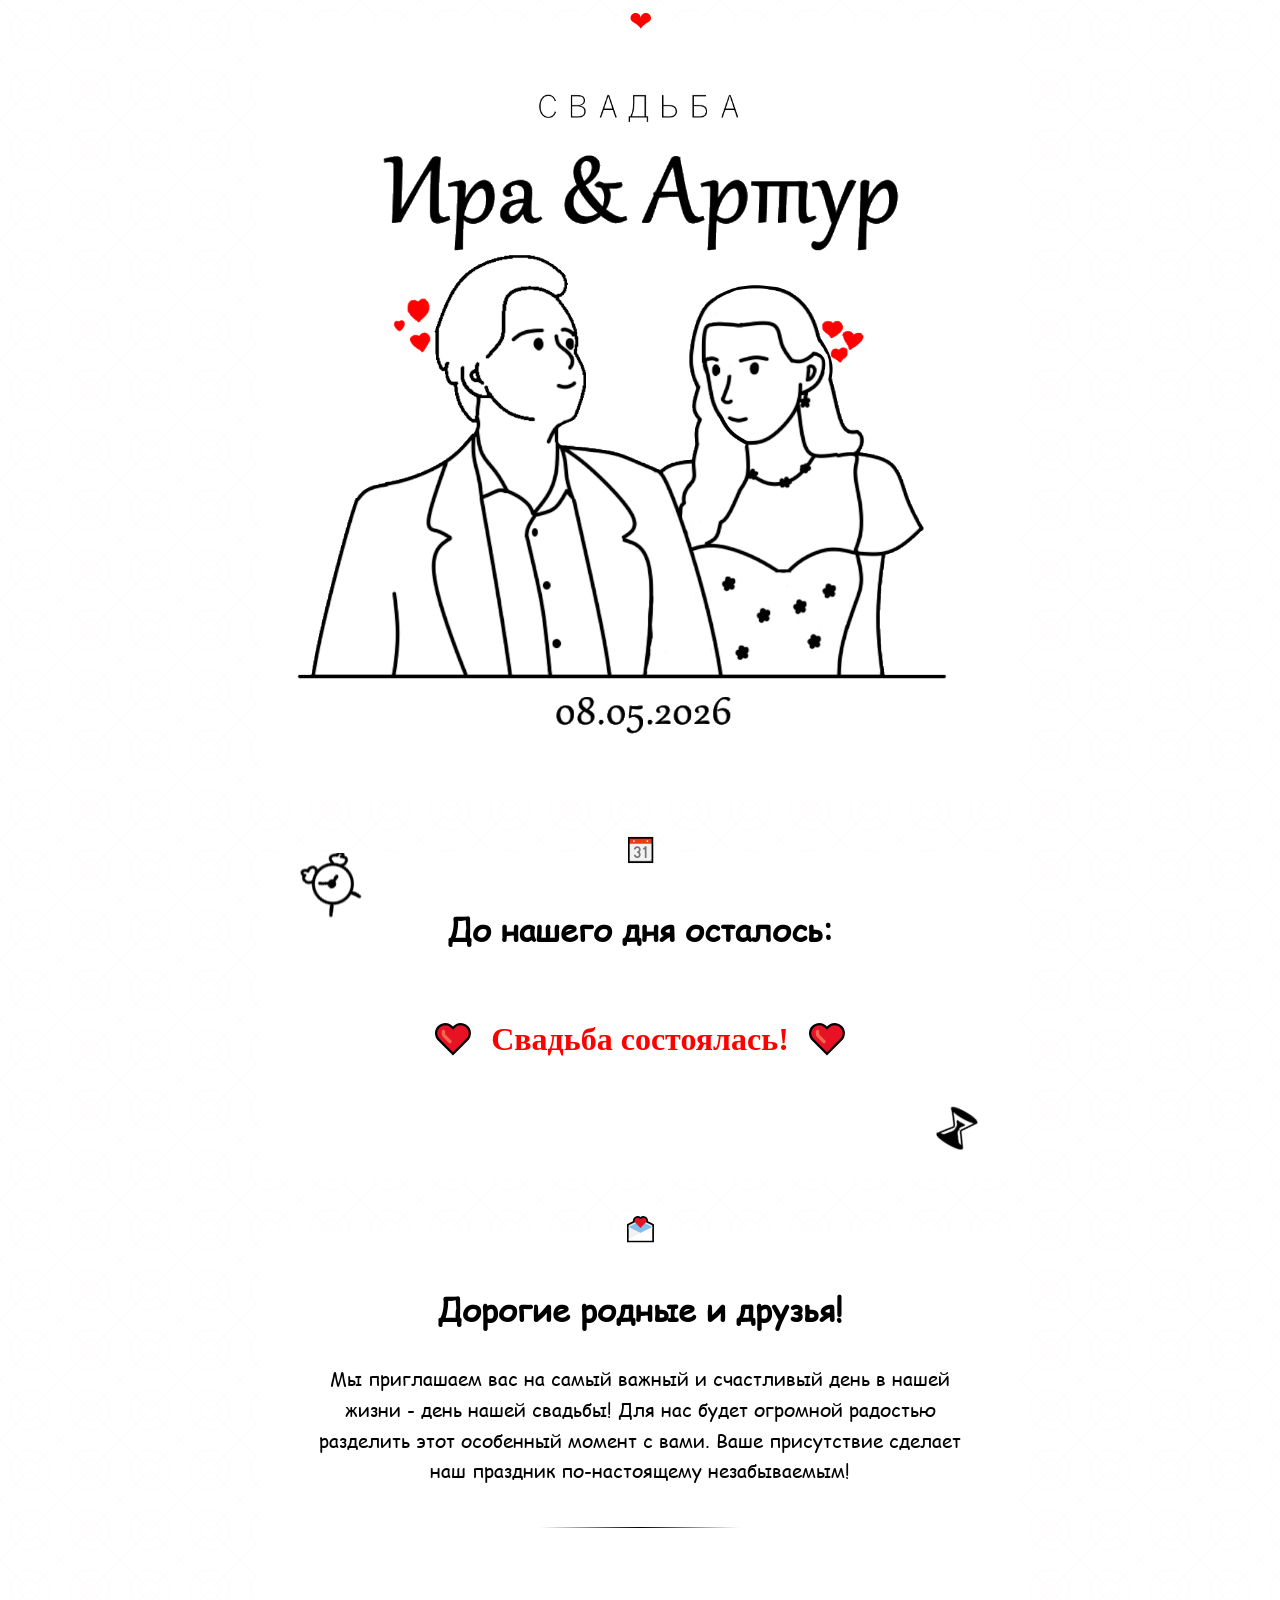
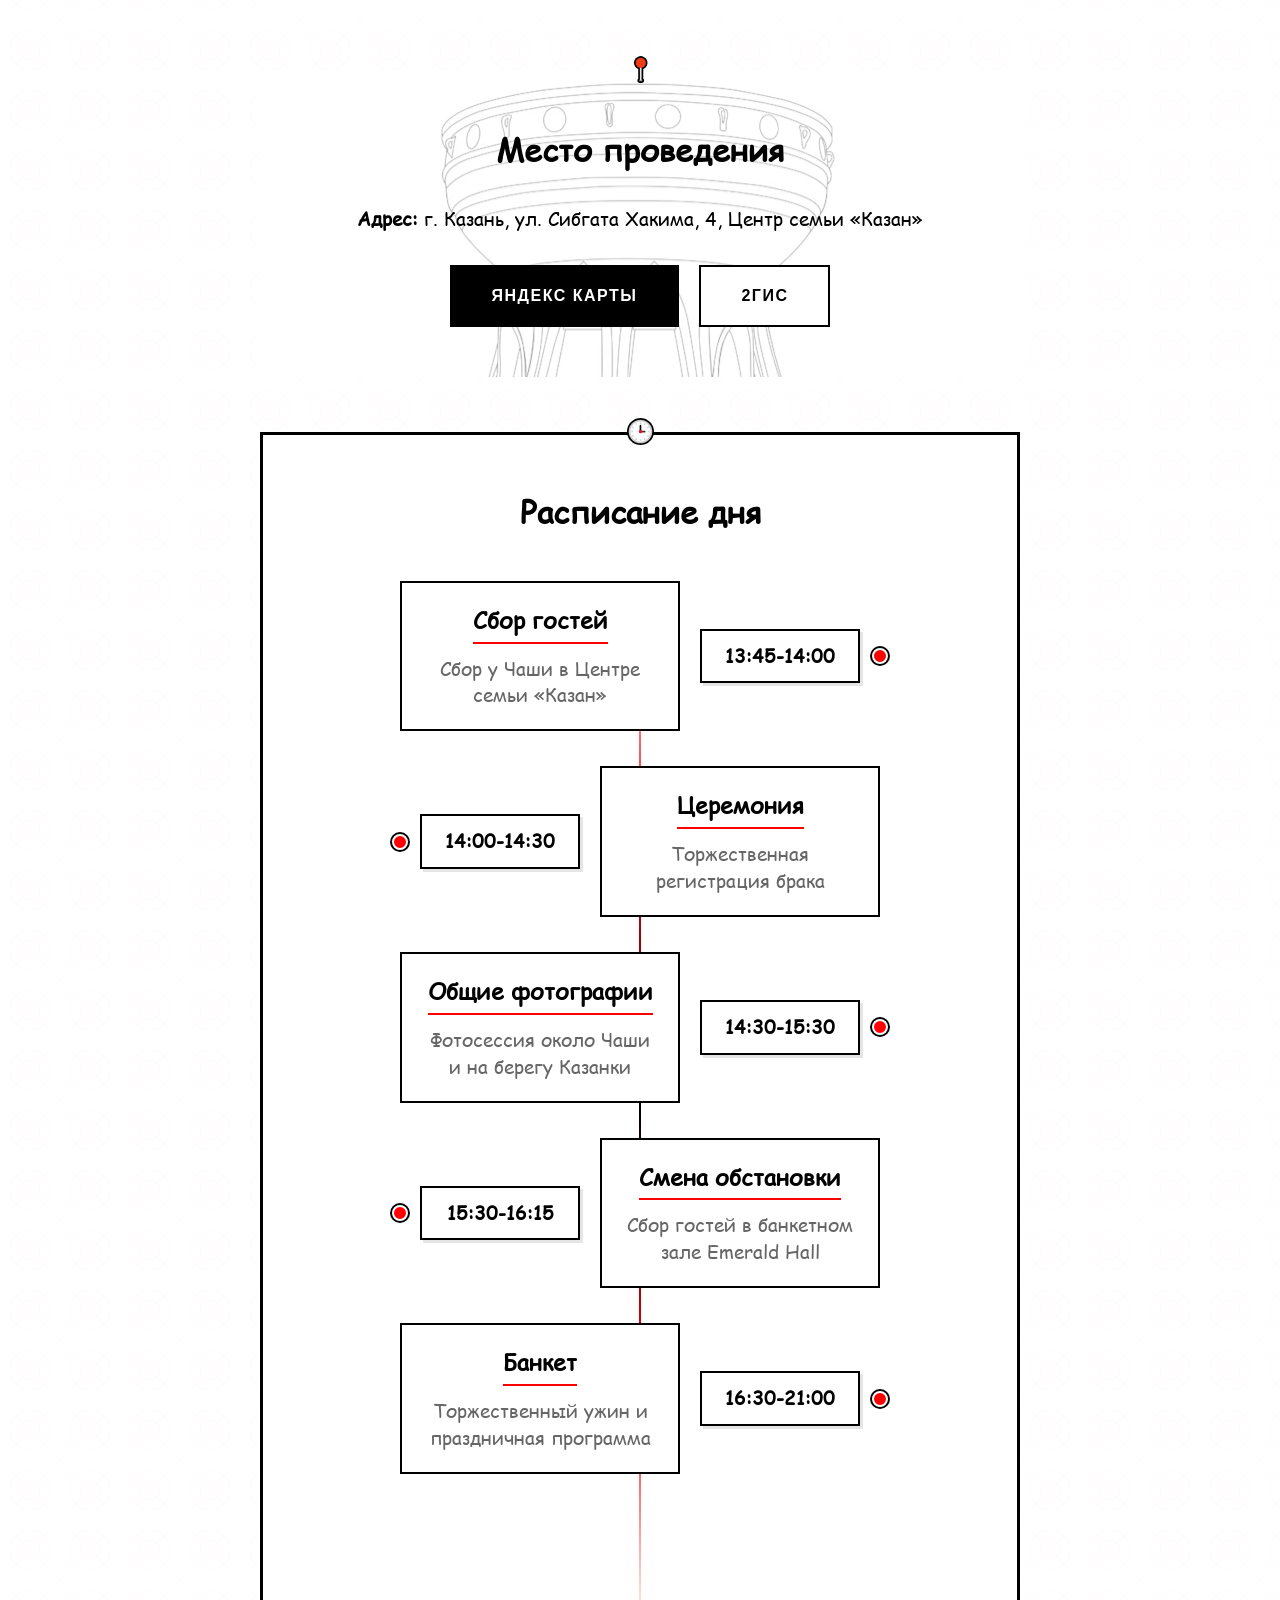
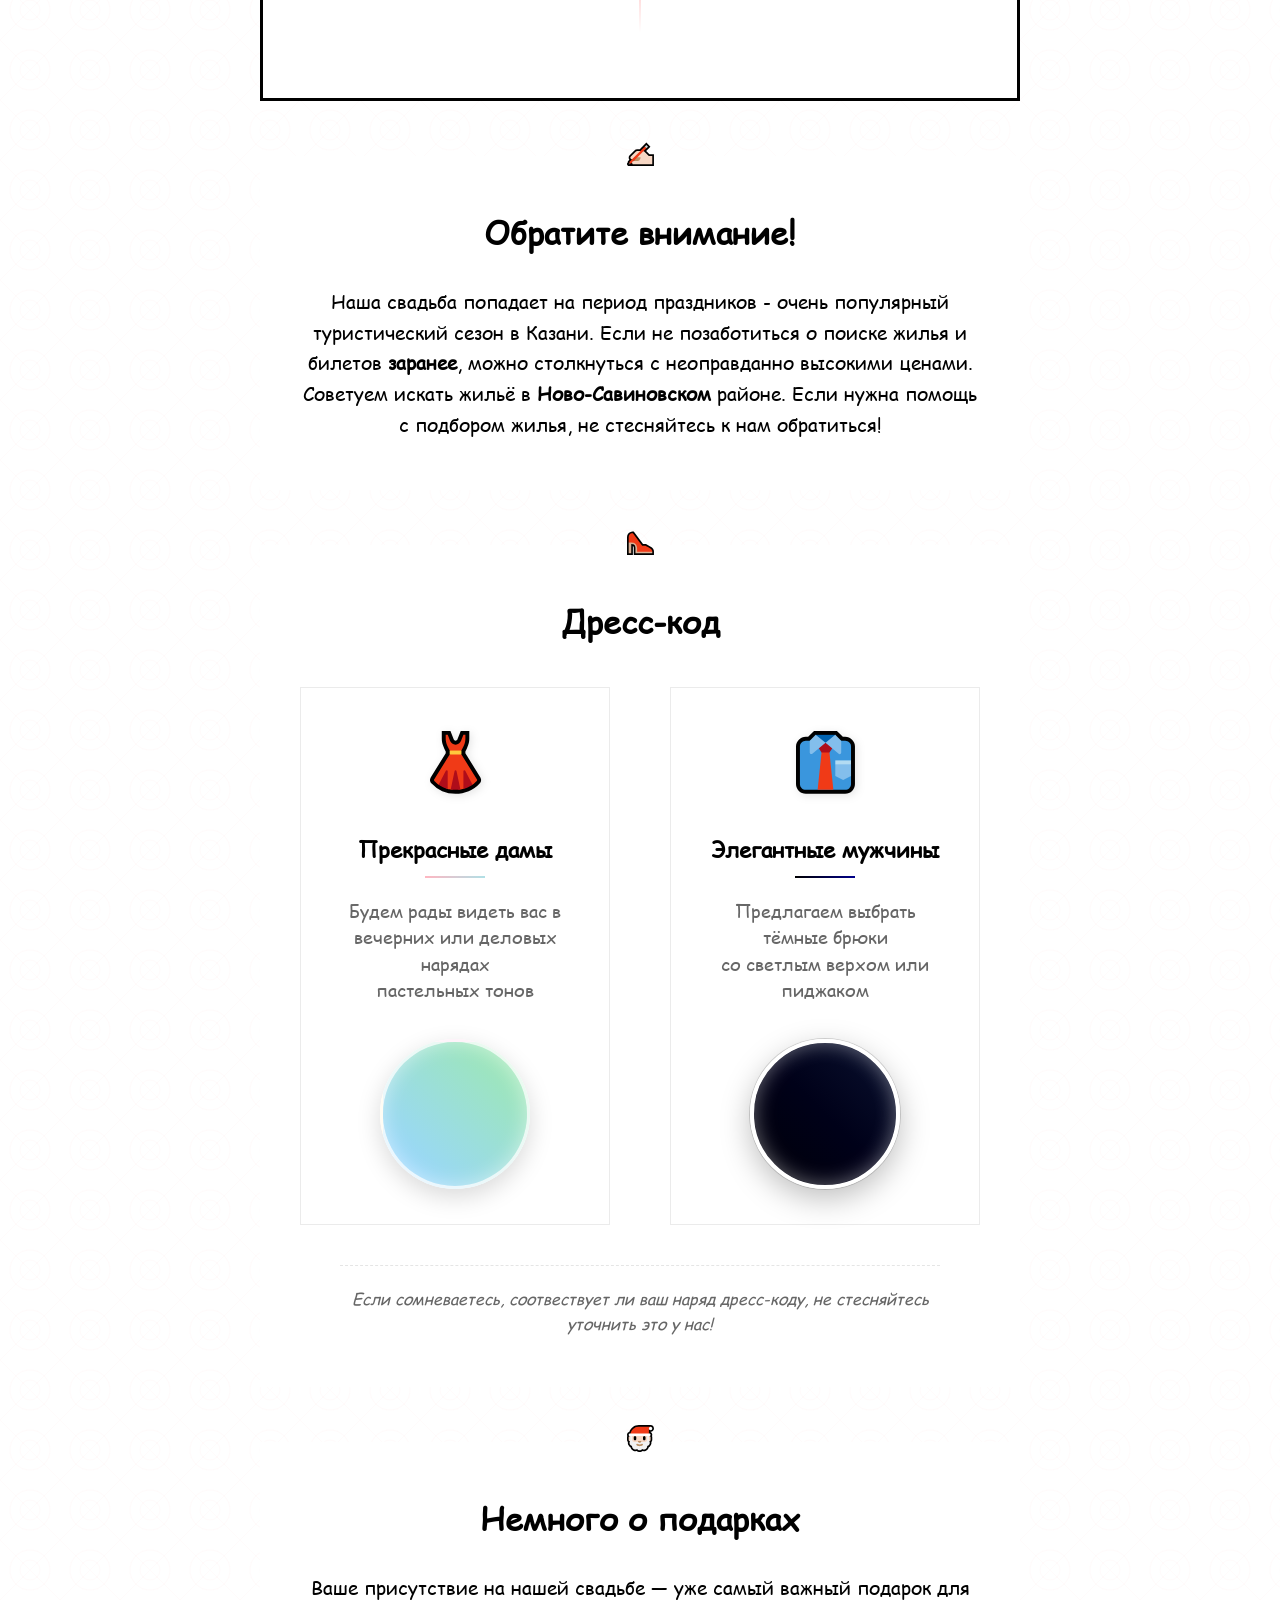
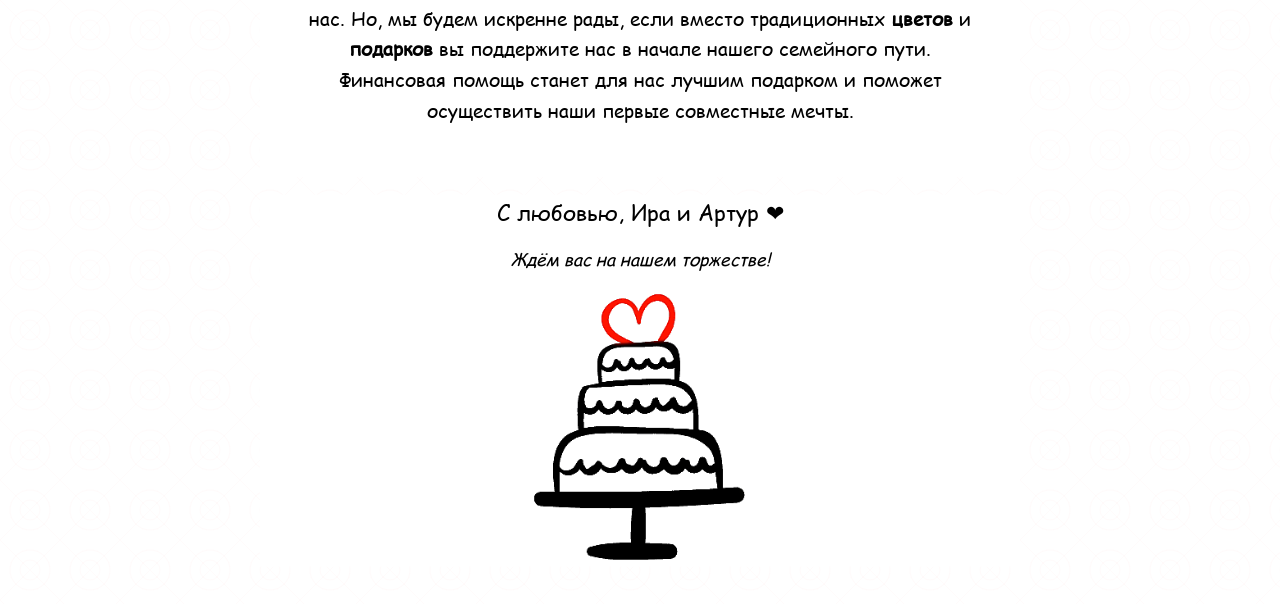
==== commit ed8402f7: "gifts section changed" ====
--- a/index.html
+++ b/index.html
@@ -153,7 +153,7 @@
             <h2>Немного о подарках</h2>
             
             <p>Ваше присутствие на нашей свадьбе — уже самый важный подарок для нас. 
-        Мы будем искренне рады, если вместо традиционных <b>цветов</b> и <b>подарков</b>
+        Но, мы будем искренне рады, если вместо традиционных <b>цветов</b> и <b>подарков</b>
         вы поддержите нас в начале нашего семейного пути. 
         Финансовая помощь станет для нас лучшим подарком и поможет
         осуществить наши первые совместные мечты.</p>
--- a/static/css/style.css
+++ b/static/css/style.css
@@ -643,7 +643,7 @@
         #99d6ff 40%,    /* Голубой */
         #9de7b3 60%,    /* Мятный */
         #ffd8b1 80%,    /* Персиковый */
-        #ffccd5 100%    /* Замыкаем круг */
+        #fffccc 100%    /* Замыкаем круг */
     );
     animation: womenGradient 8s ease infinite;
     background-size: 400% 400%;
@@ -659,8 +659,8 @@
         #000000 0%,
         #000000 25%,
         #000119 50%,
-        #081231 75%,
-        #041132 100%
+        #101b3d 75%,
+        #102559 100%
     );
     animation: menGradient 6s ease infinite;
     background-size: 300% 300%;
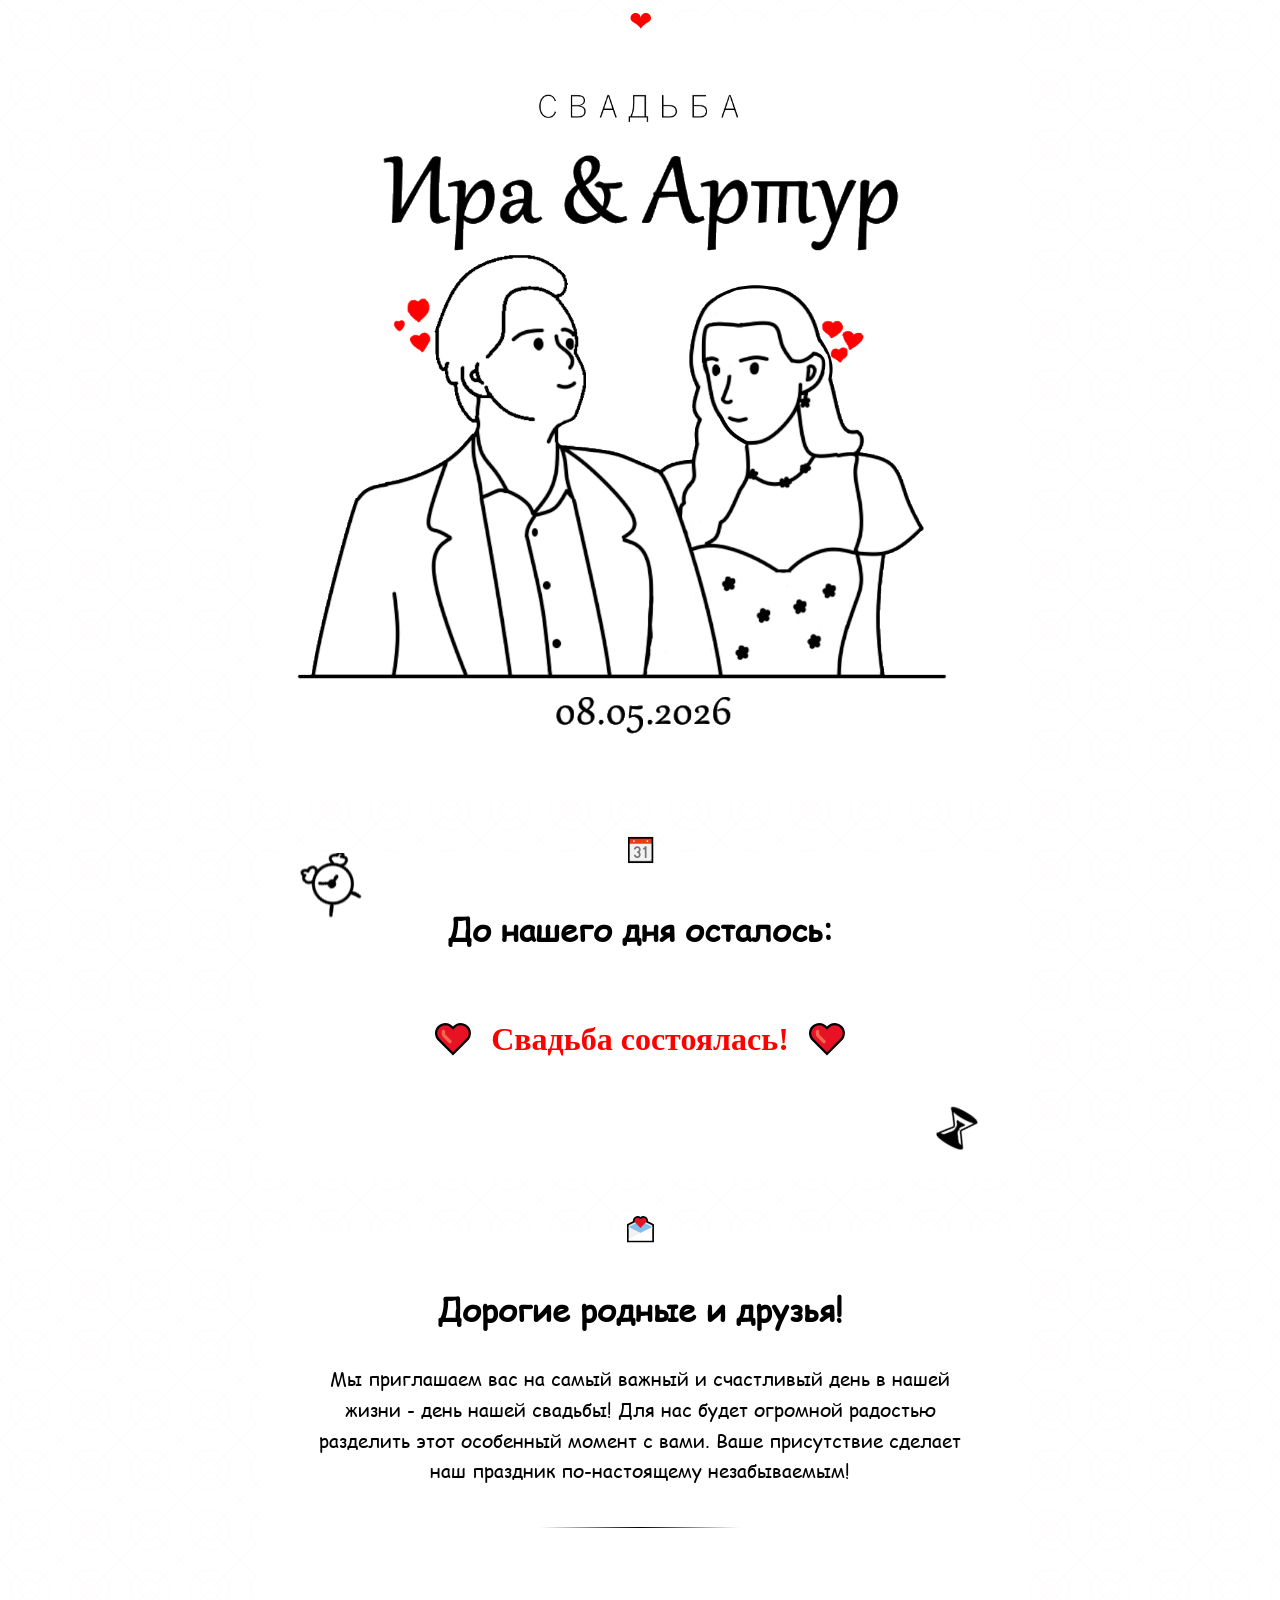
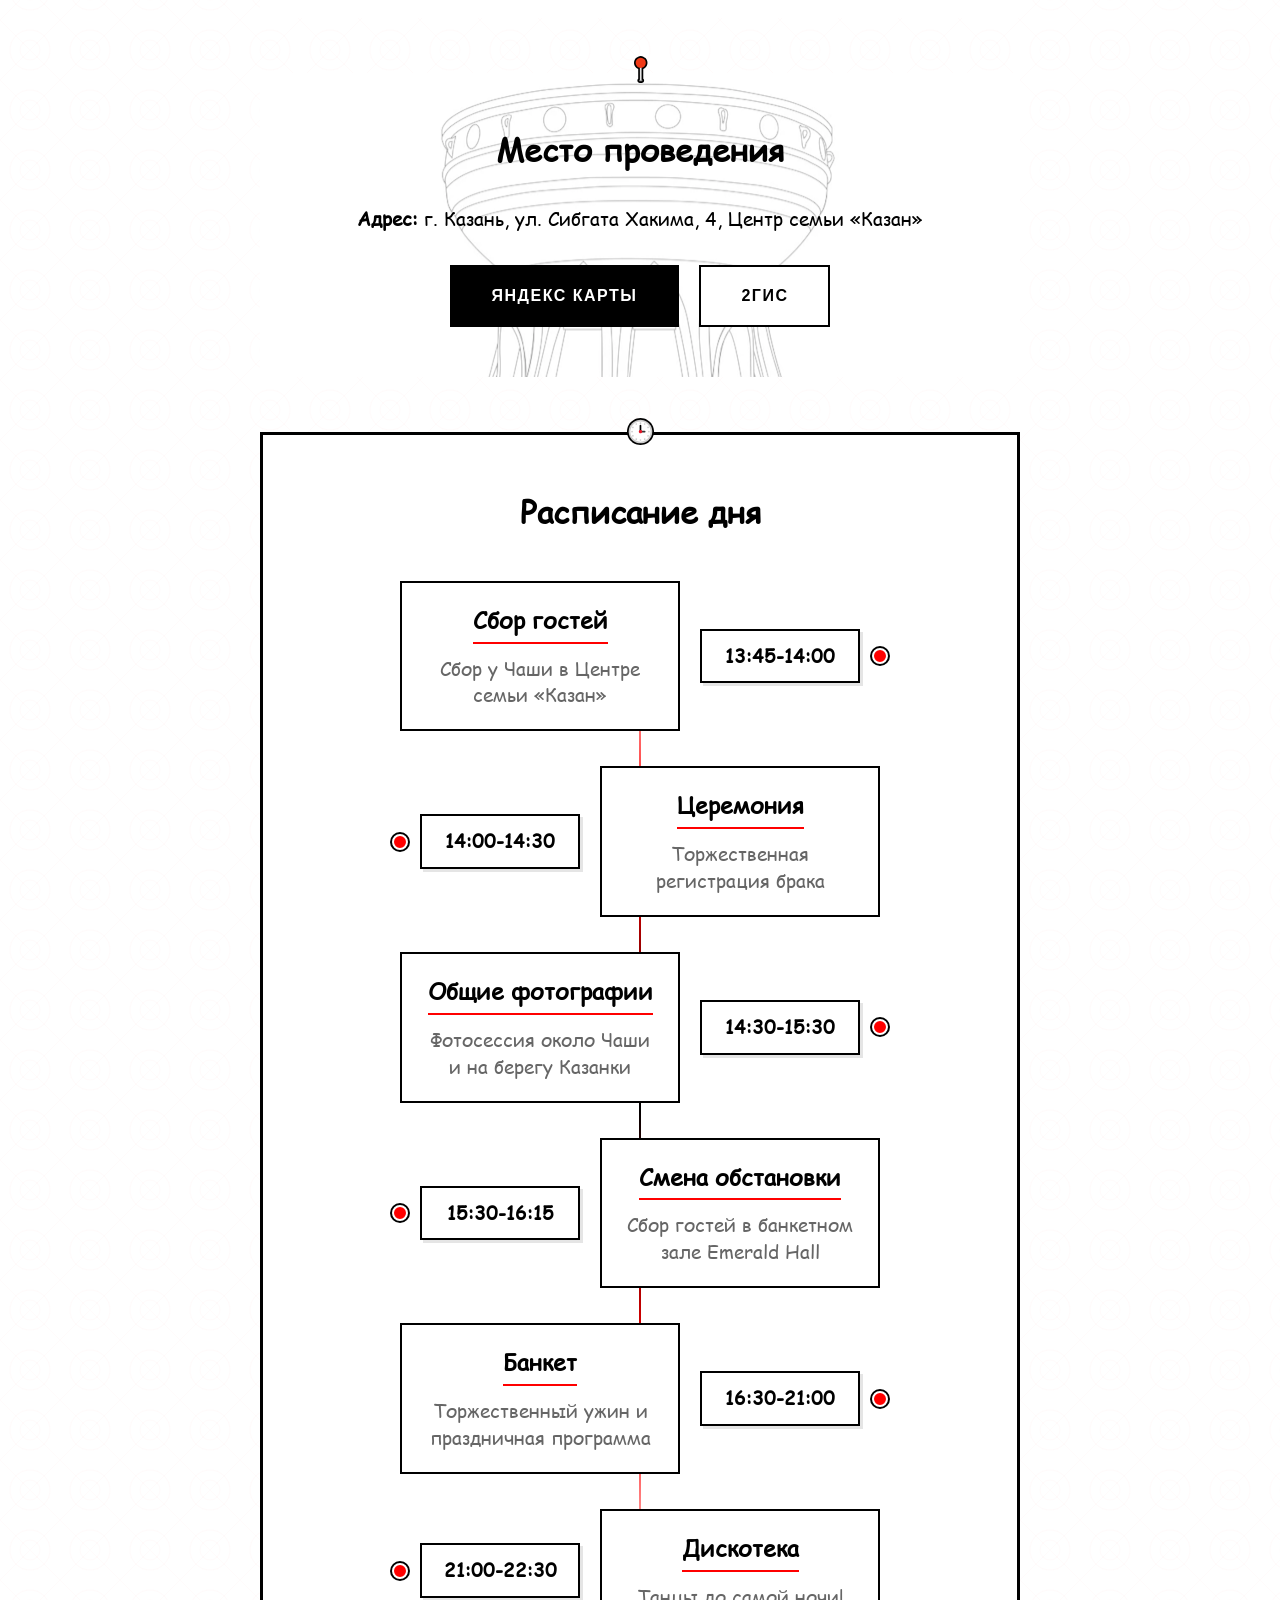
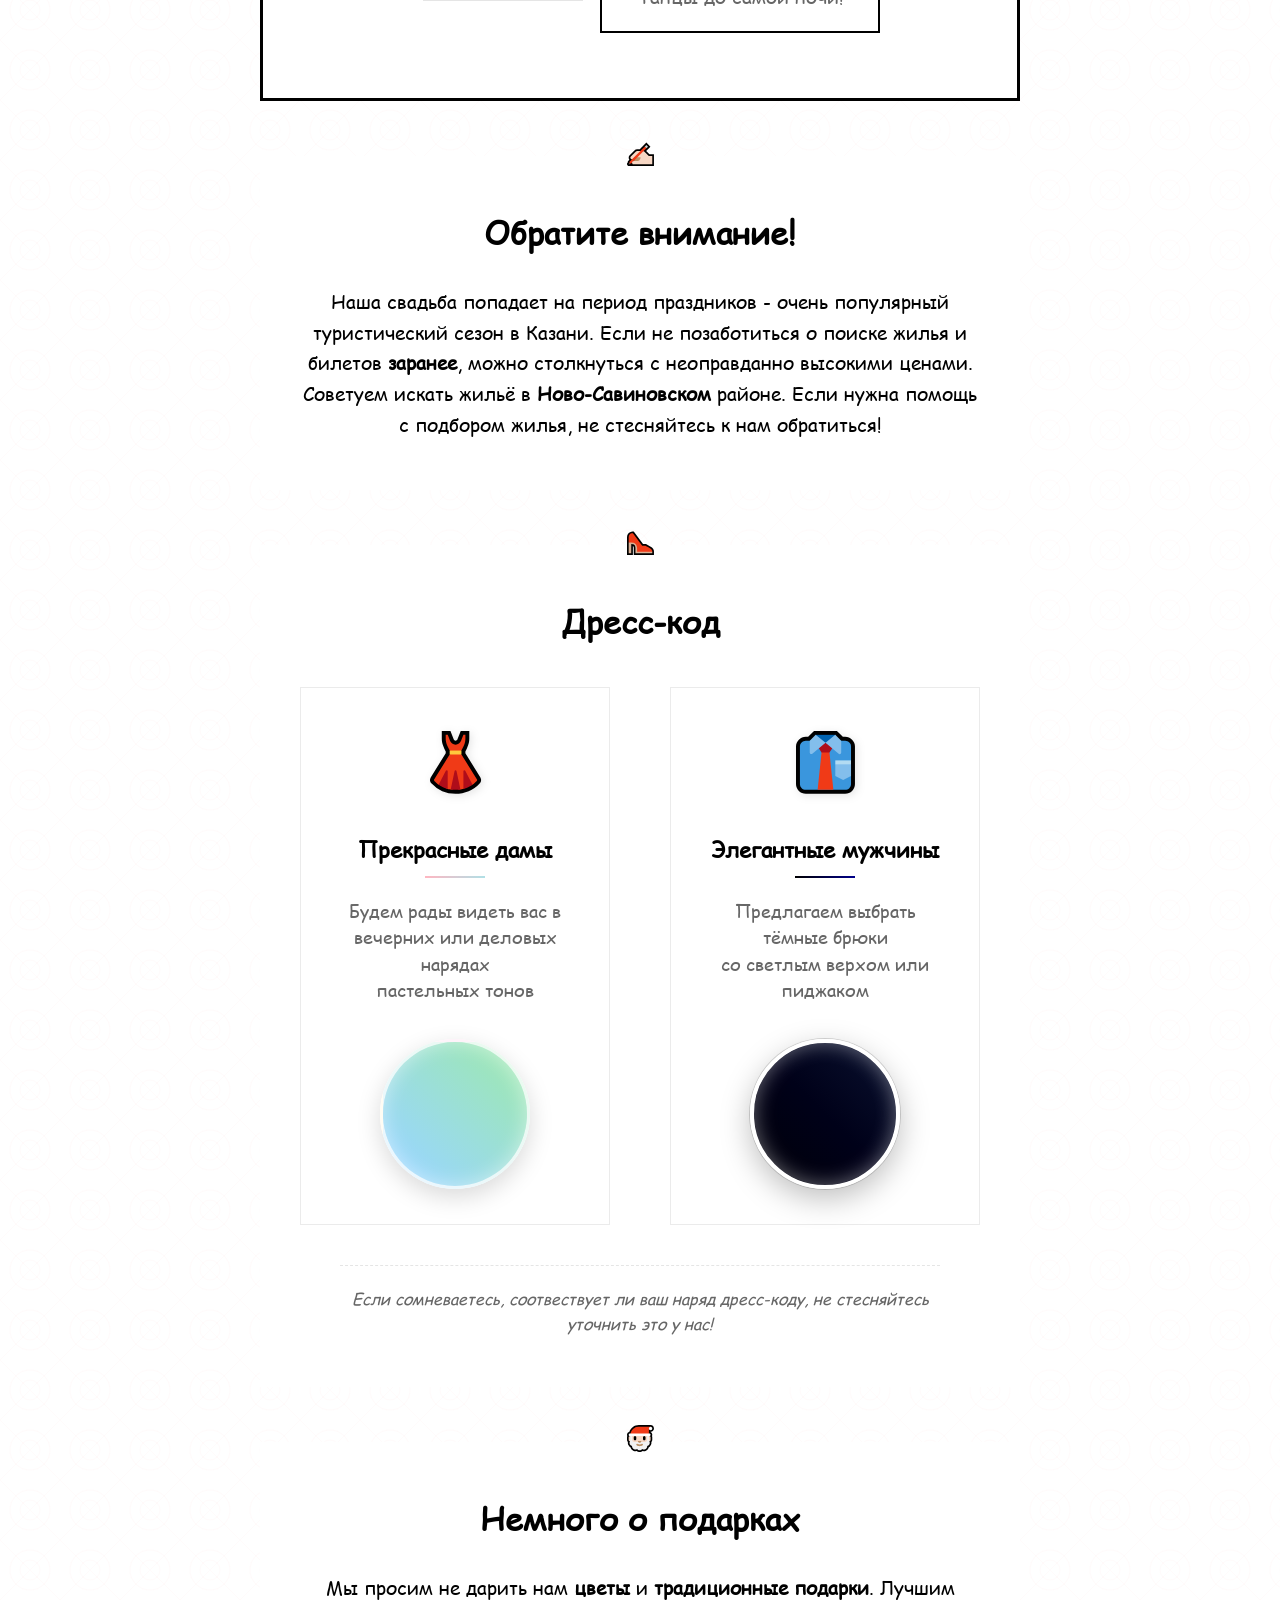
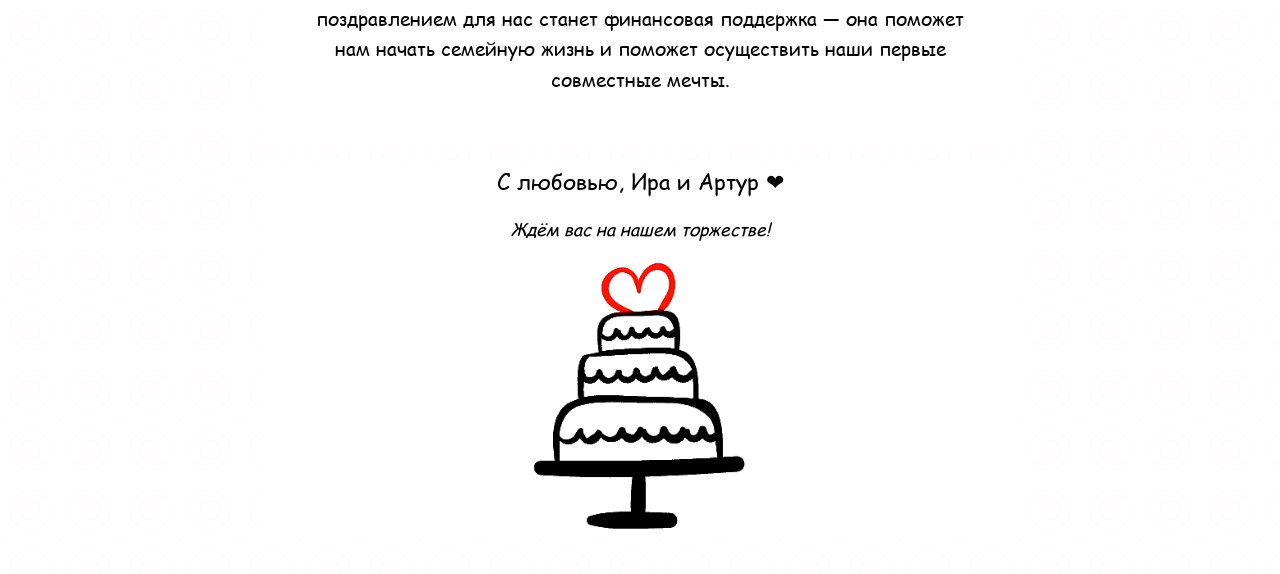
==== commit 91a4448d: "text changing" ====
--- a/index.html
+++ b/index.html
@@ -152,10 +152,8 @@
         <section class="section gift">
             <h2>Немного о подарках</h2>
             
-            <p>Ваше присутствие на нашей свадьбе — уже самый важный подарок для нас. 
-        Но, мы будем искренне рады, если вместо традиционных <b>цветов</b> и <b>подарков</b>
-        вы поддержите нас в начале нашего семейного пути. 
-        Финансовая помощь станет для нас лучшим подарком и поможет
+            <p>Мы просим не дарить нам <b>цветы</b> и <b>традиционные подарки</b>.
+Лучшим поздравлением для нас станет финансовая поддержка — она поможет нам начать семейную жизнь и поможет
         осуществить наши первые совместные мечты.</p>
         </section>
         <!-- 8. Футер -->
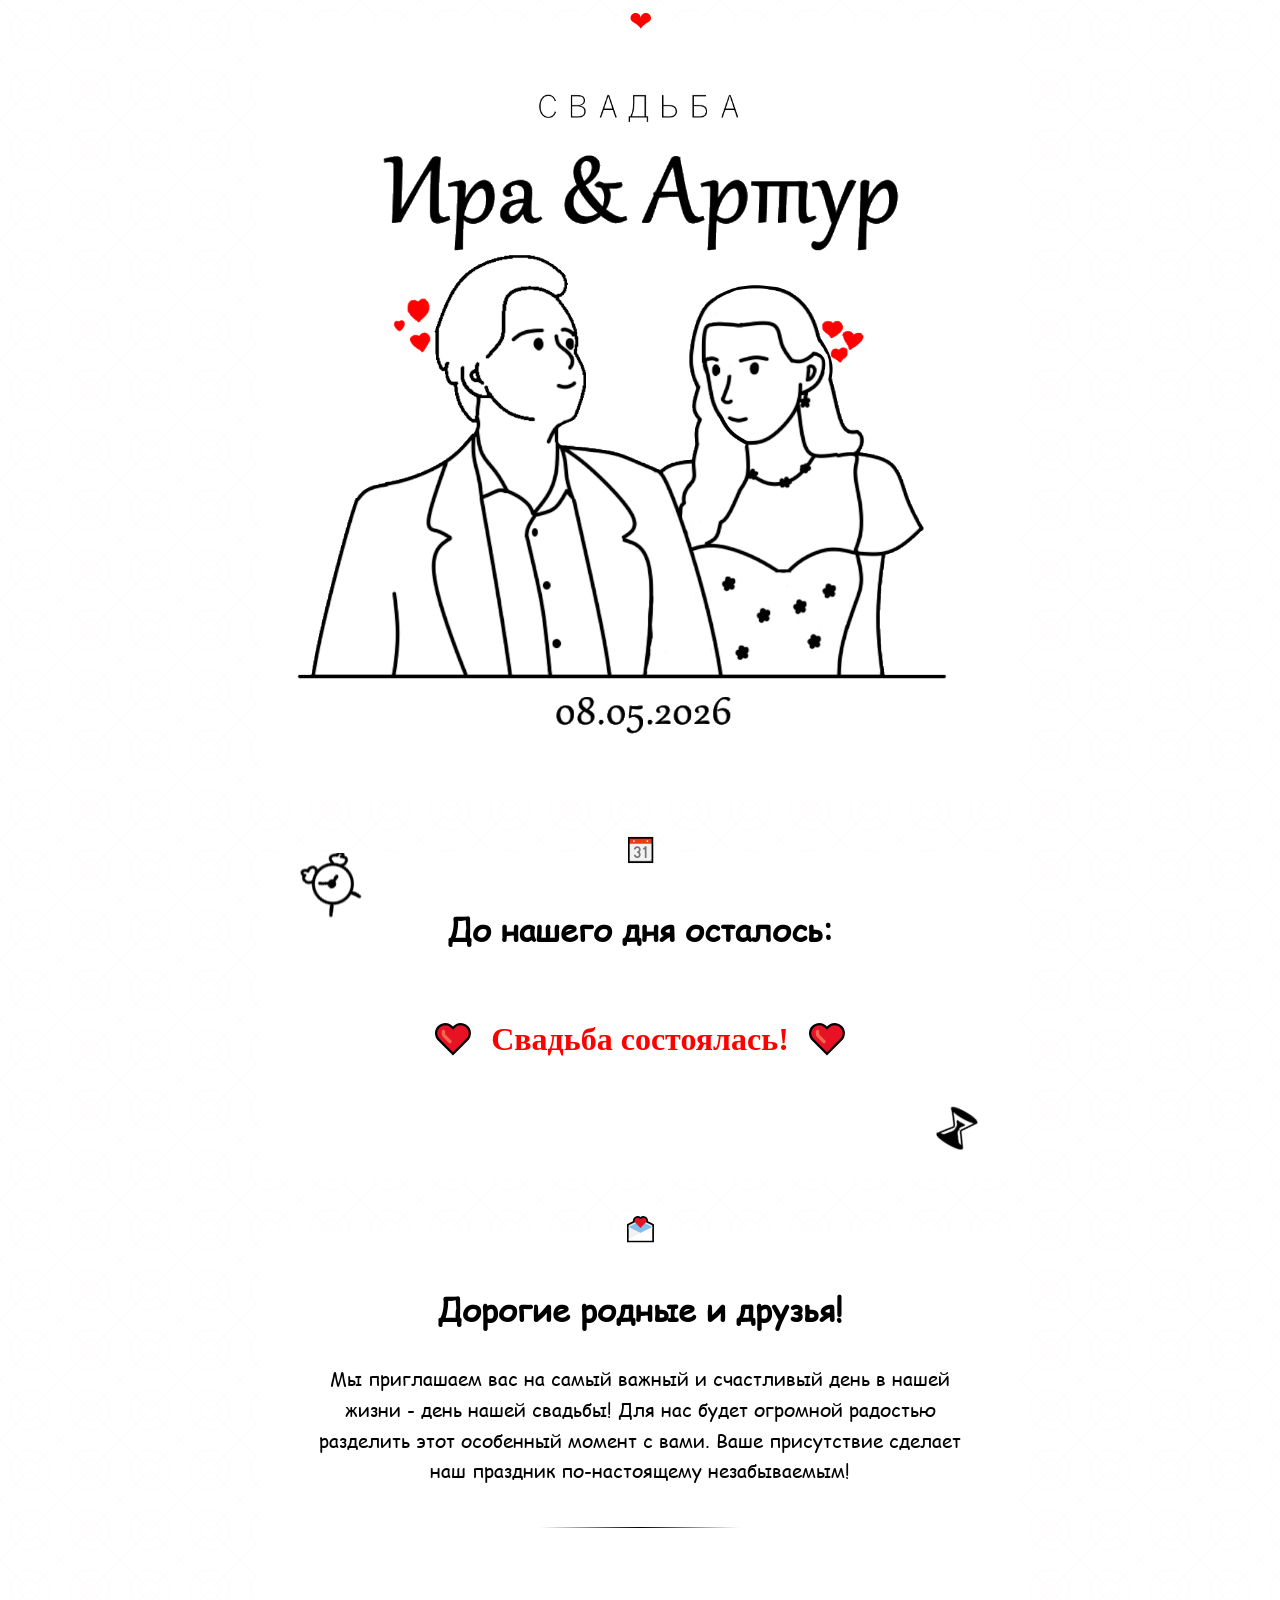
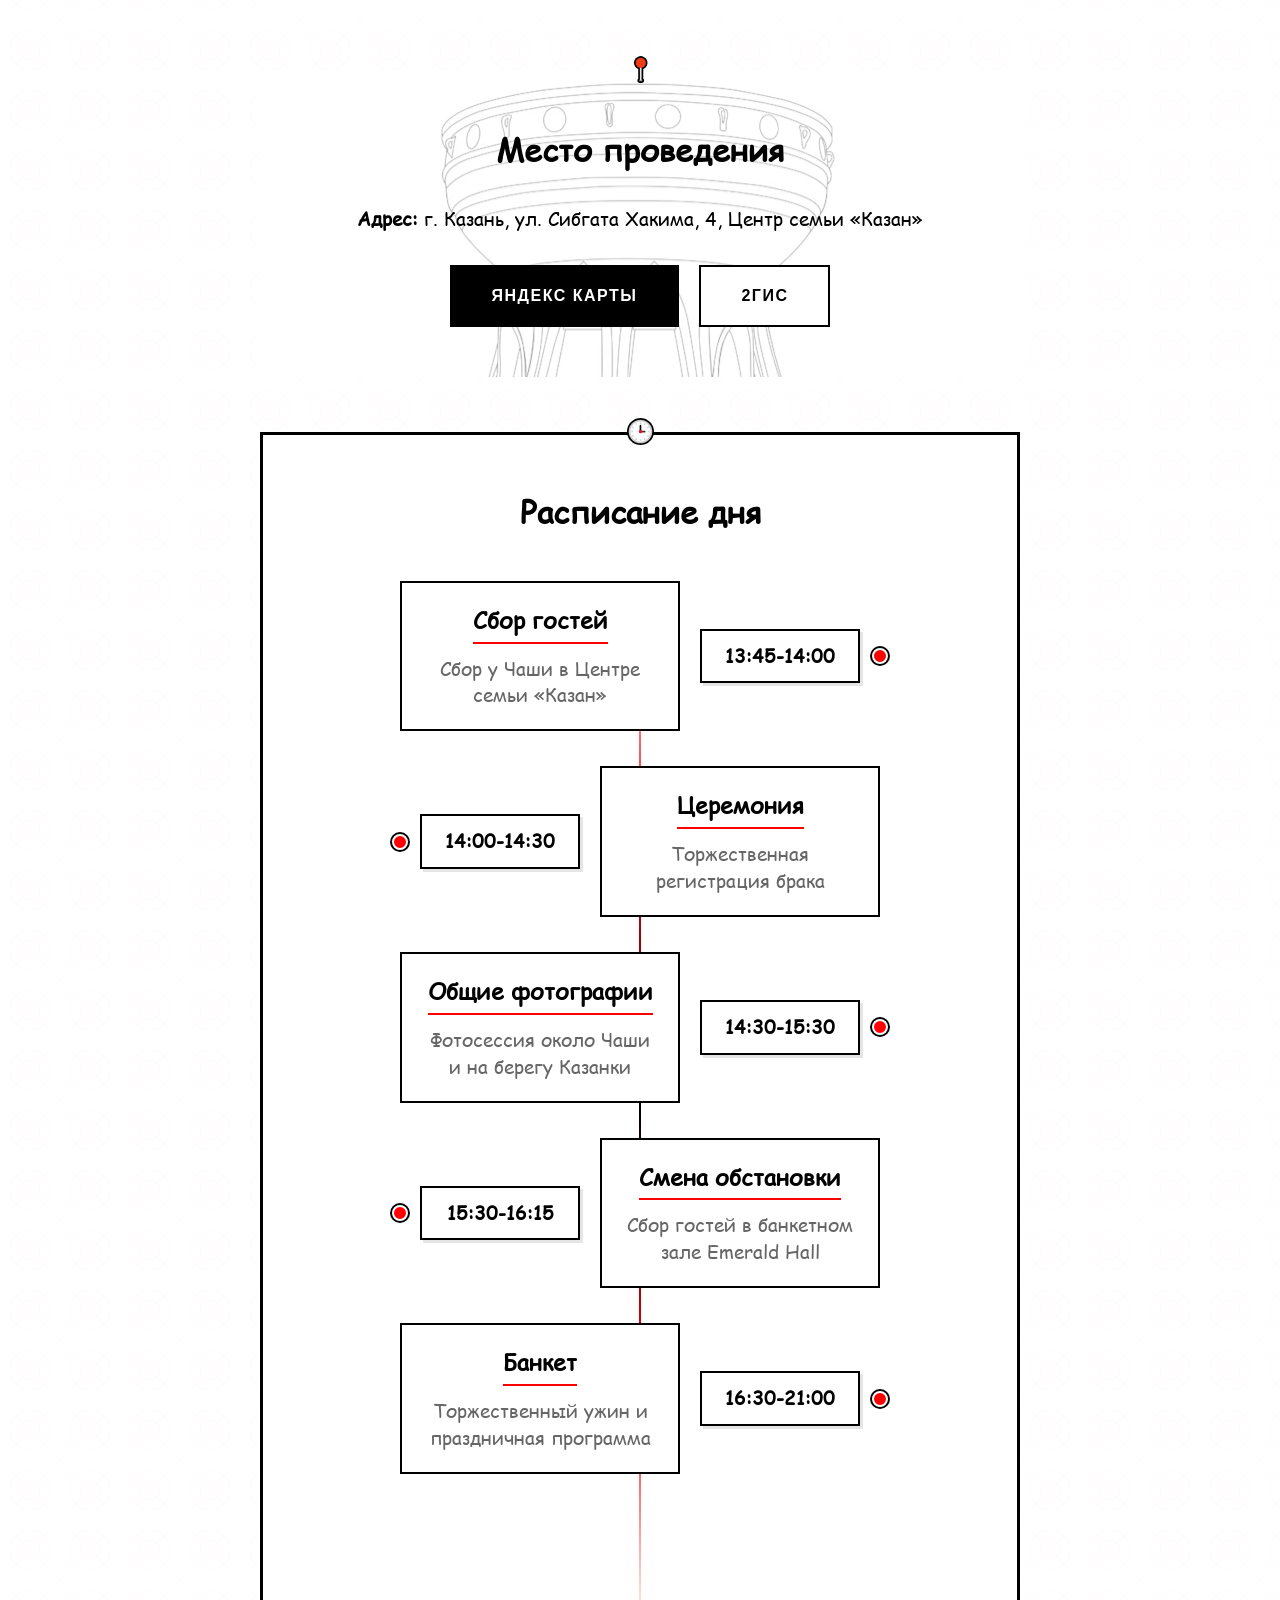
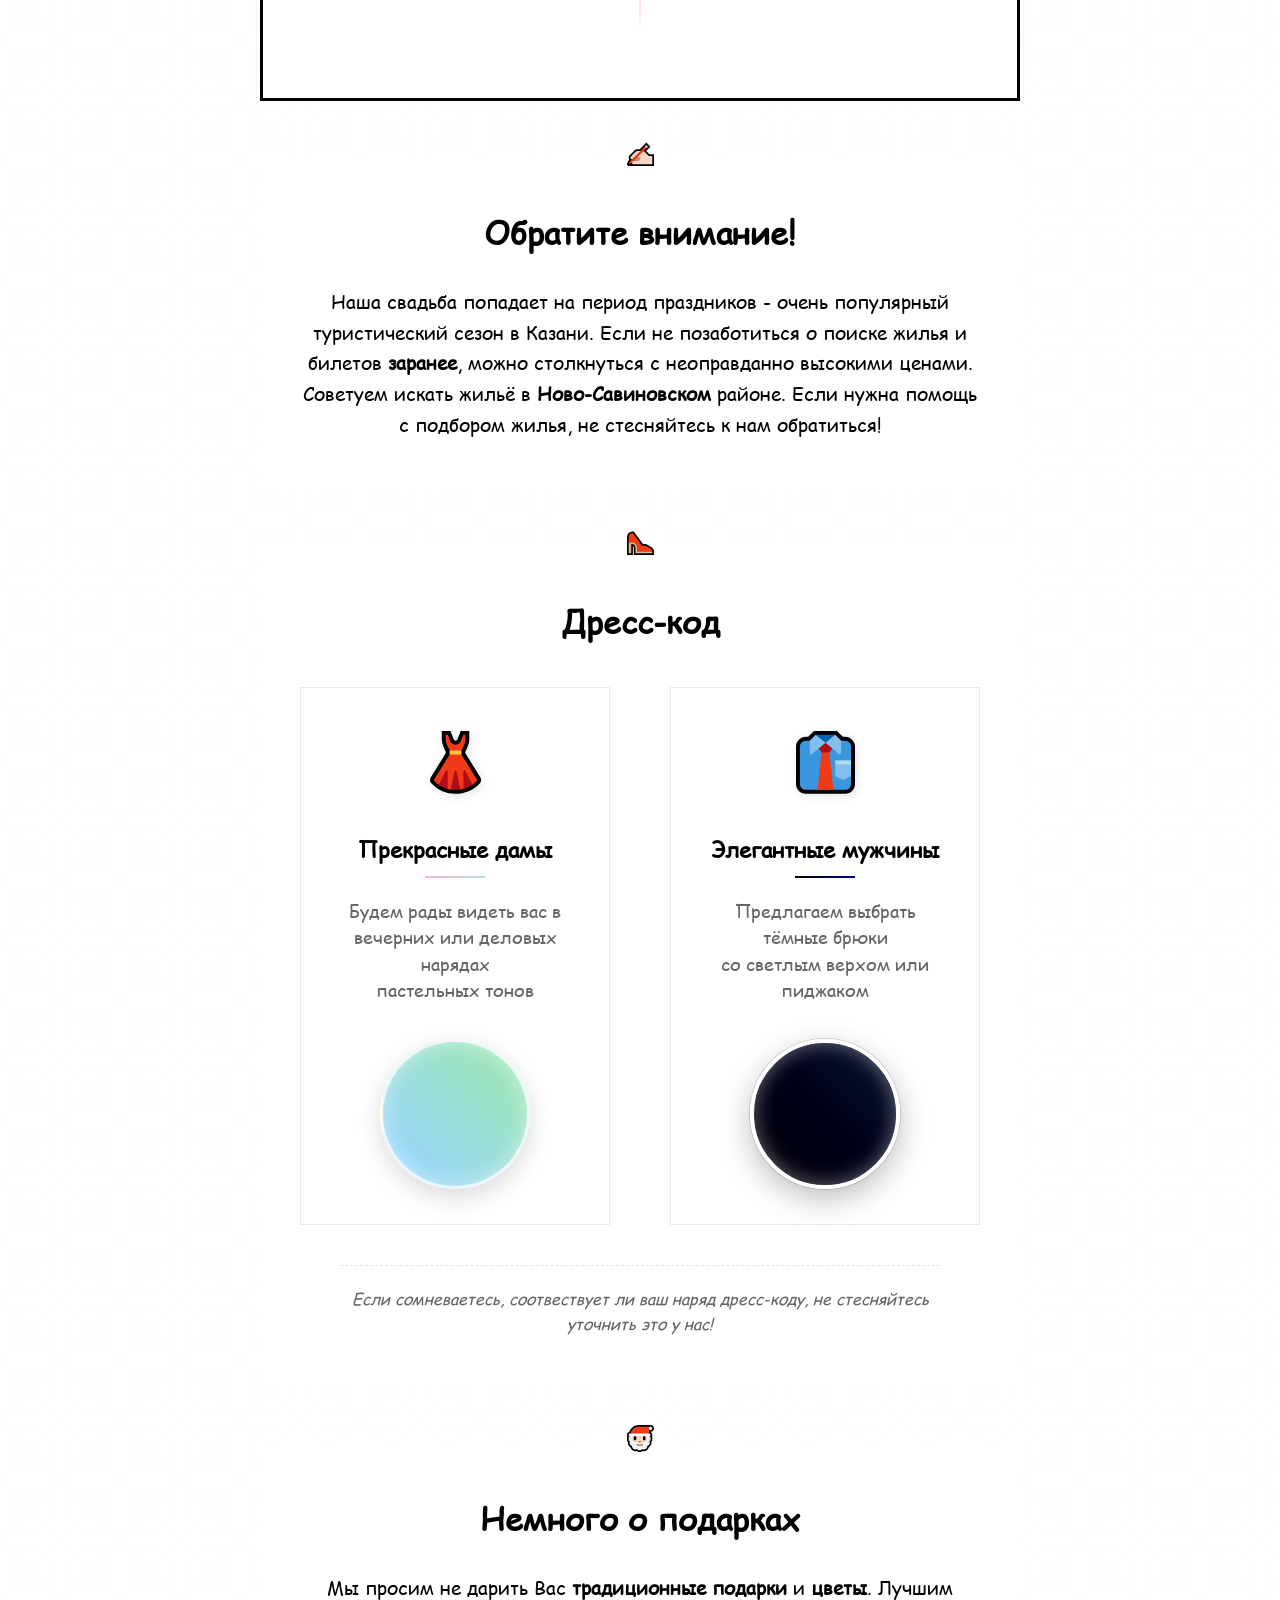
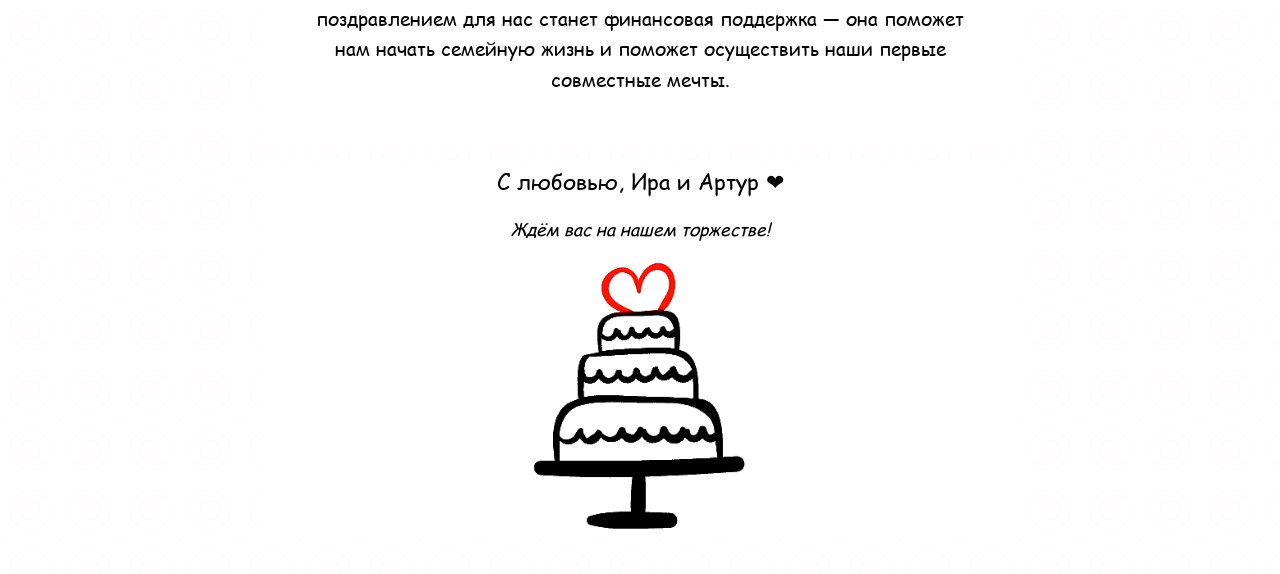
==== commit c6397e87: "text change 2" ====
--- a/index.html
+++ b/index.html
@@ -152,7 +152,7 @@
         <section class="section gift">
             <h2>Немного о подарках</h2>
             
-            <p>Мы просим не дарить нам <b>цветы</b> и <b>традиционные подарки</b>.
+            <p>Мы просим не дарить Вас <b>традиционные подарки</b> и <b>цветы</b>.
 Лучшим поздравлением для нас станет финансовая поддержка — она поможет нам начать семейную жизнь и поможет
         осуществить наши первые совместные мечты.</p>
         </section>
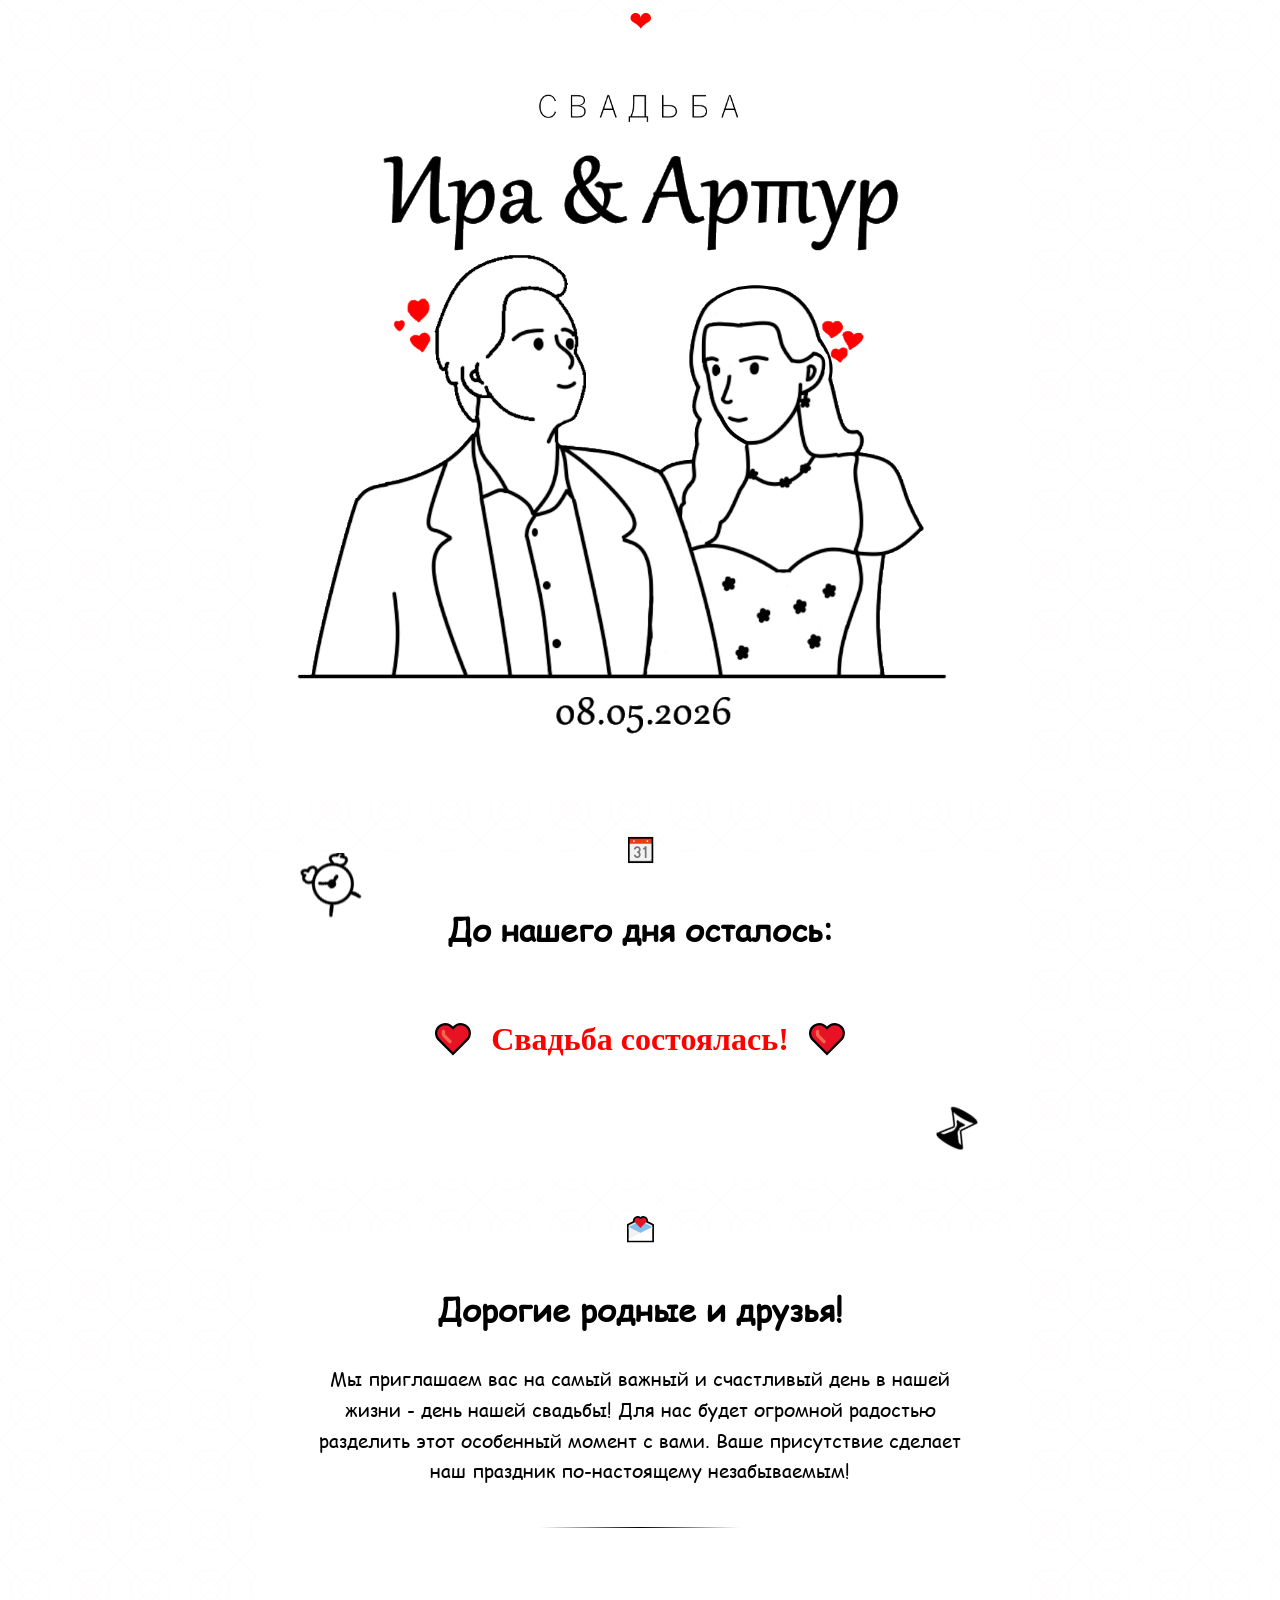
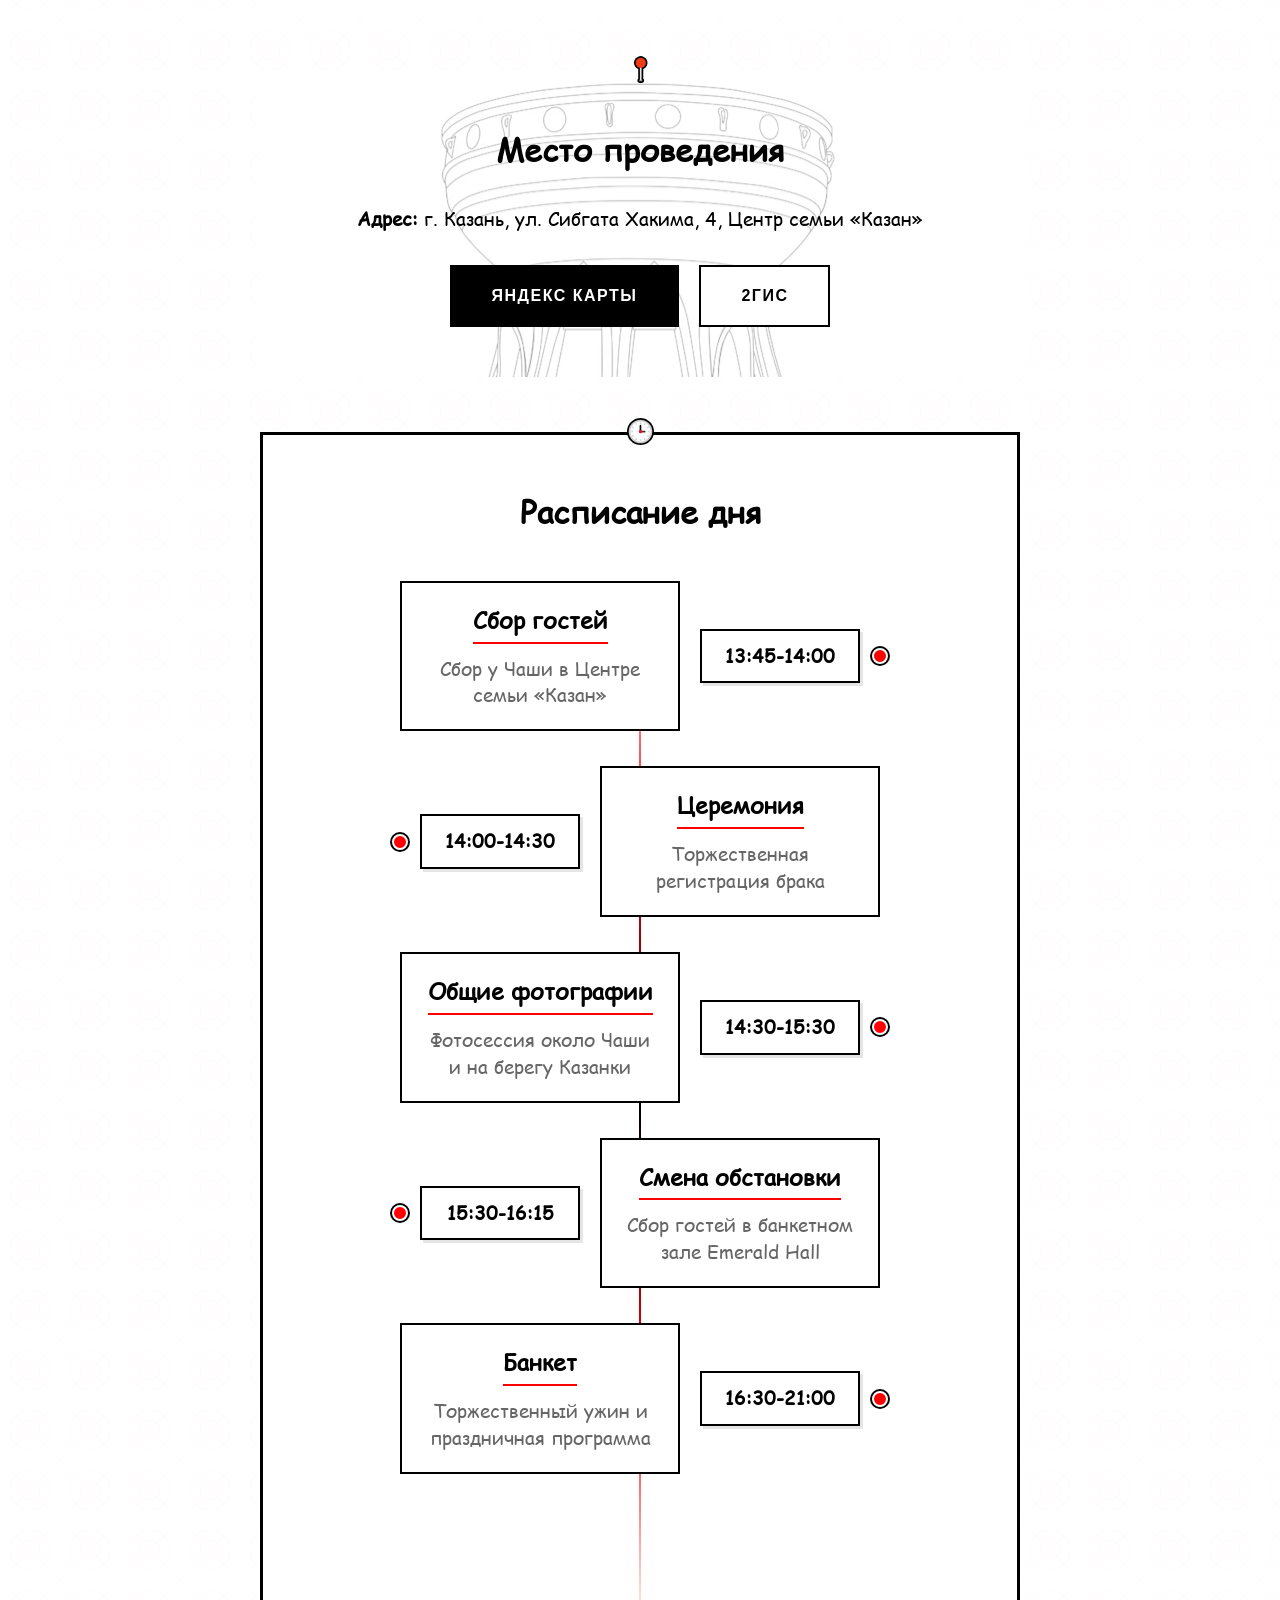
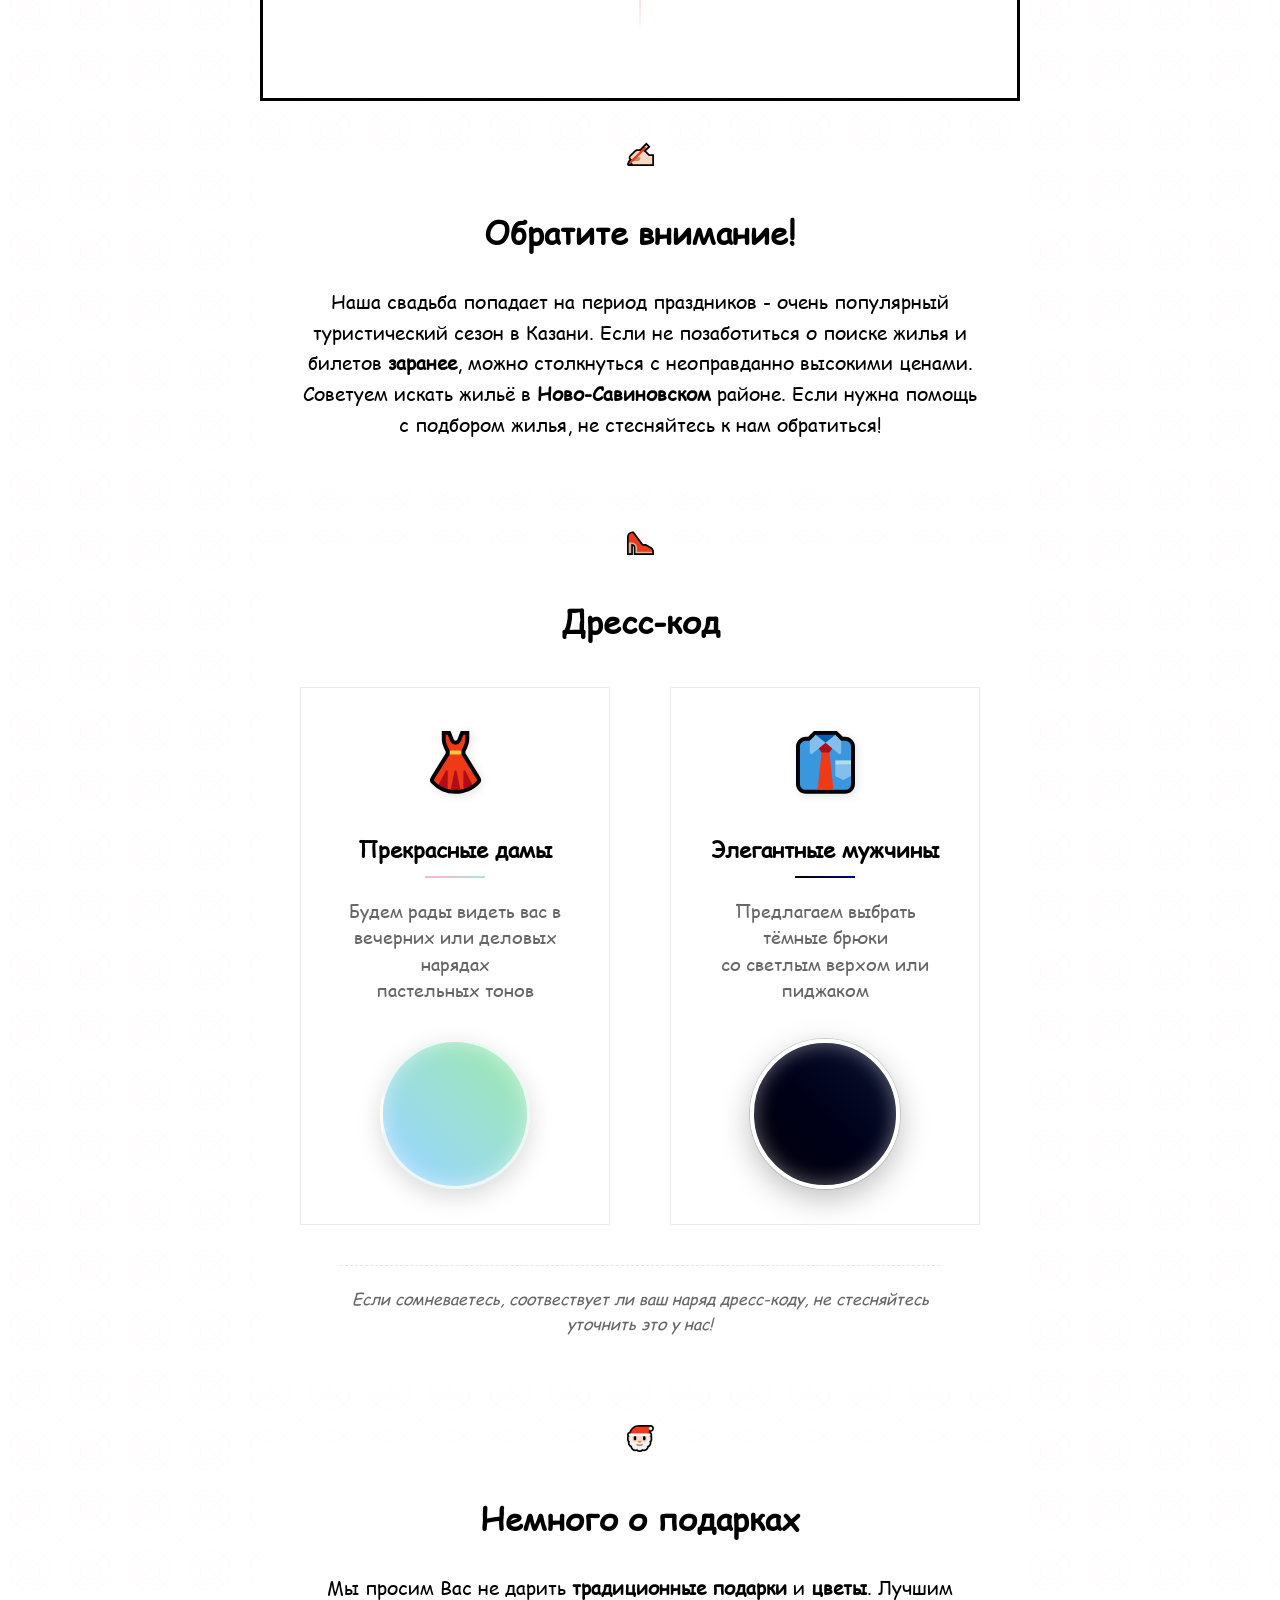
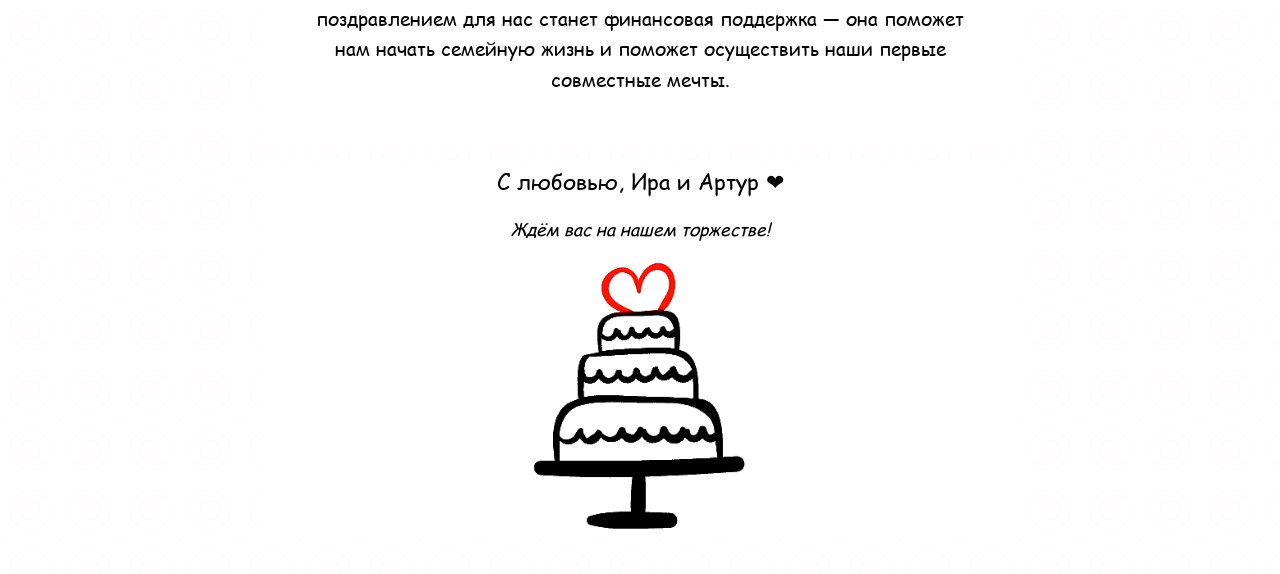
==== commit c01d9ac0: "text change 3" ====
--- a/index.html
+++ b/index.html
@@ -152,7 +152,7 @@
         <section class="section gift">
             <h2>Немного о подарках</h2>
             
-            <p>Мы просим не дарить Вас <b>традиционные подарки</b> и <b>цветы</b>.
+            <p>Мы просим Вас не дарить <b>традиционные подарки</b> и <b>цветы</b>.
 Лучшим поздравлением для нас станет финансовая поддержка — она поможет нам начать семейную жизнь и поможет
         осуществить наши первые совместные мечты.</p>
         </section>
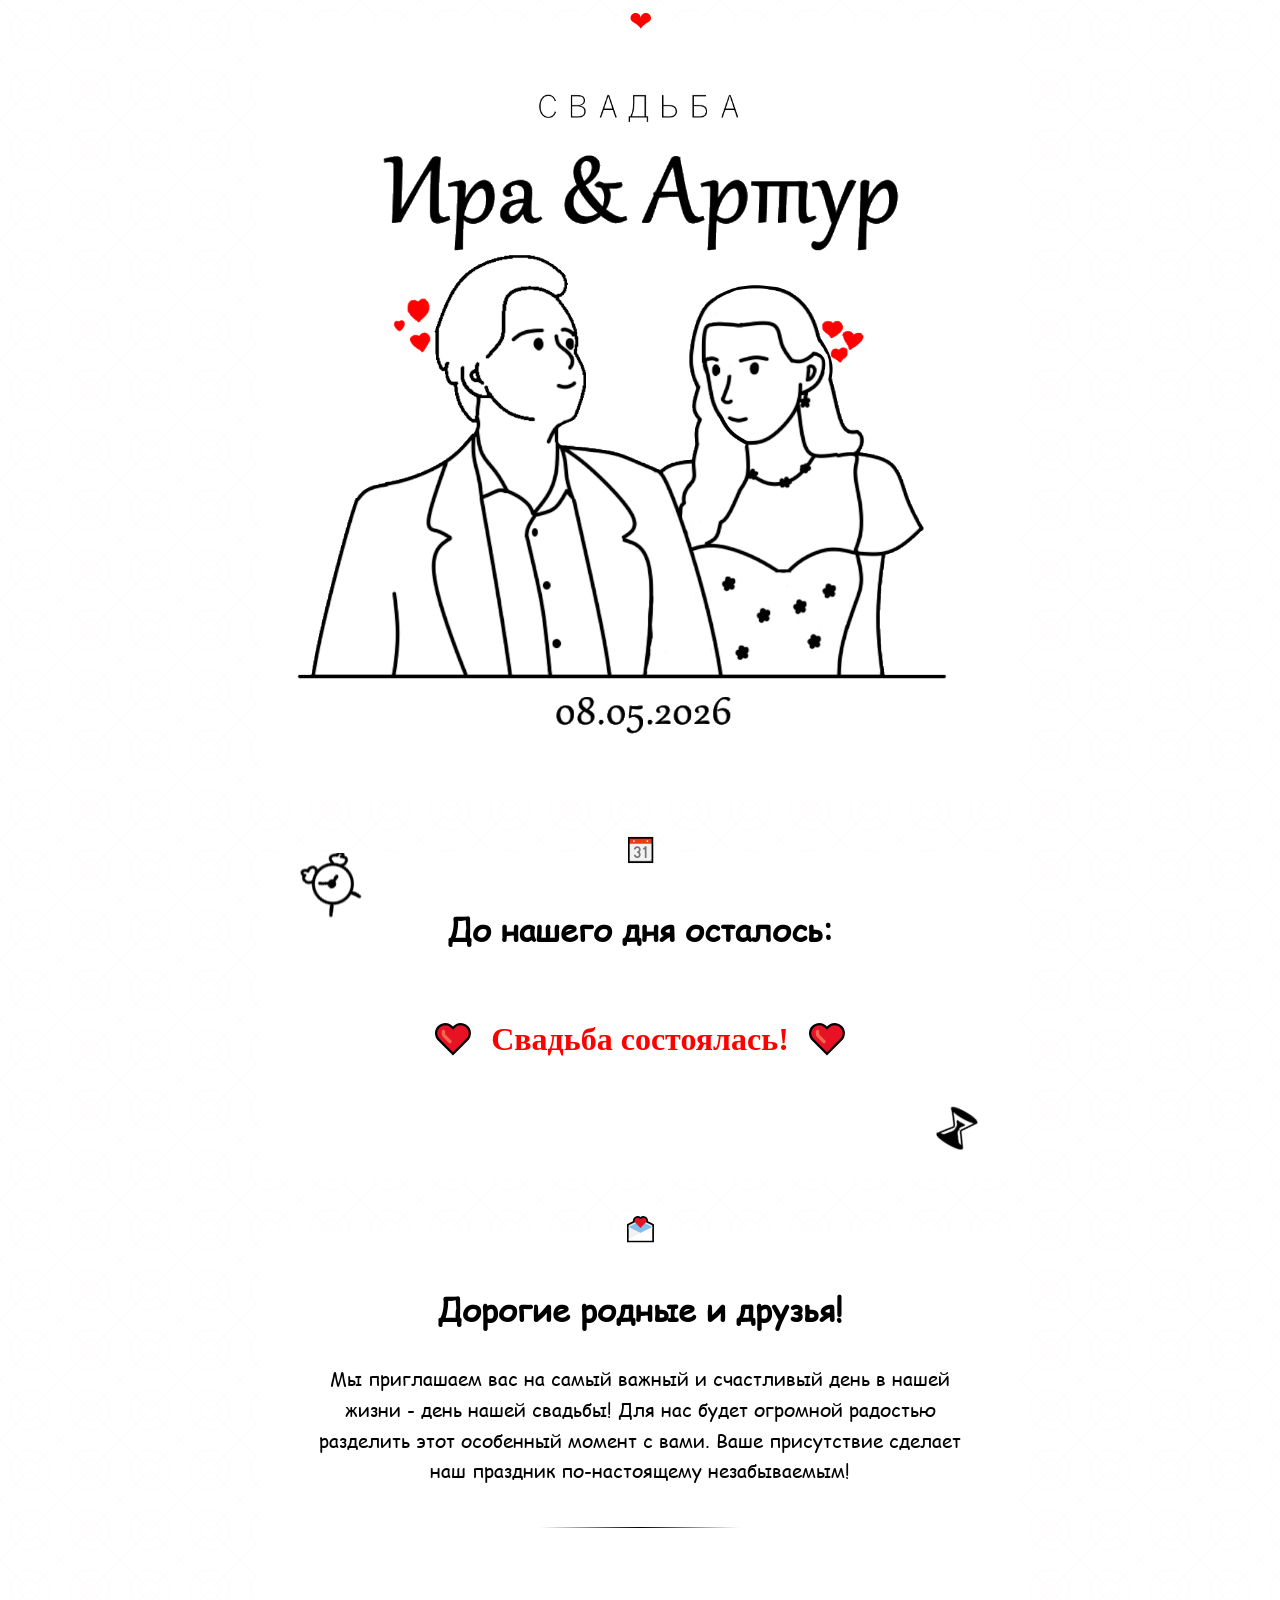
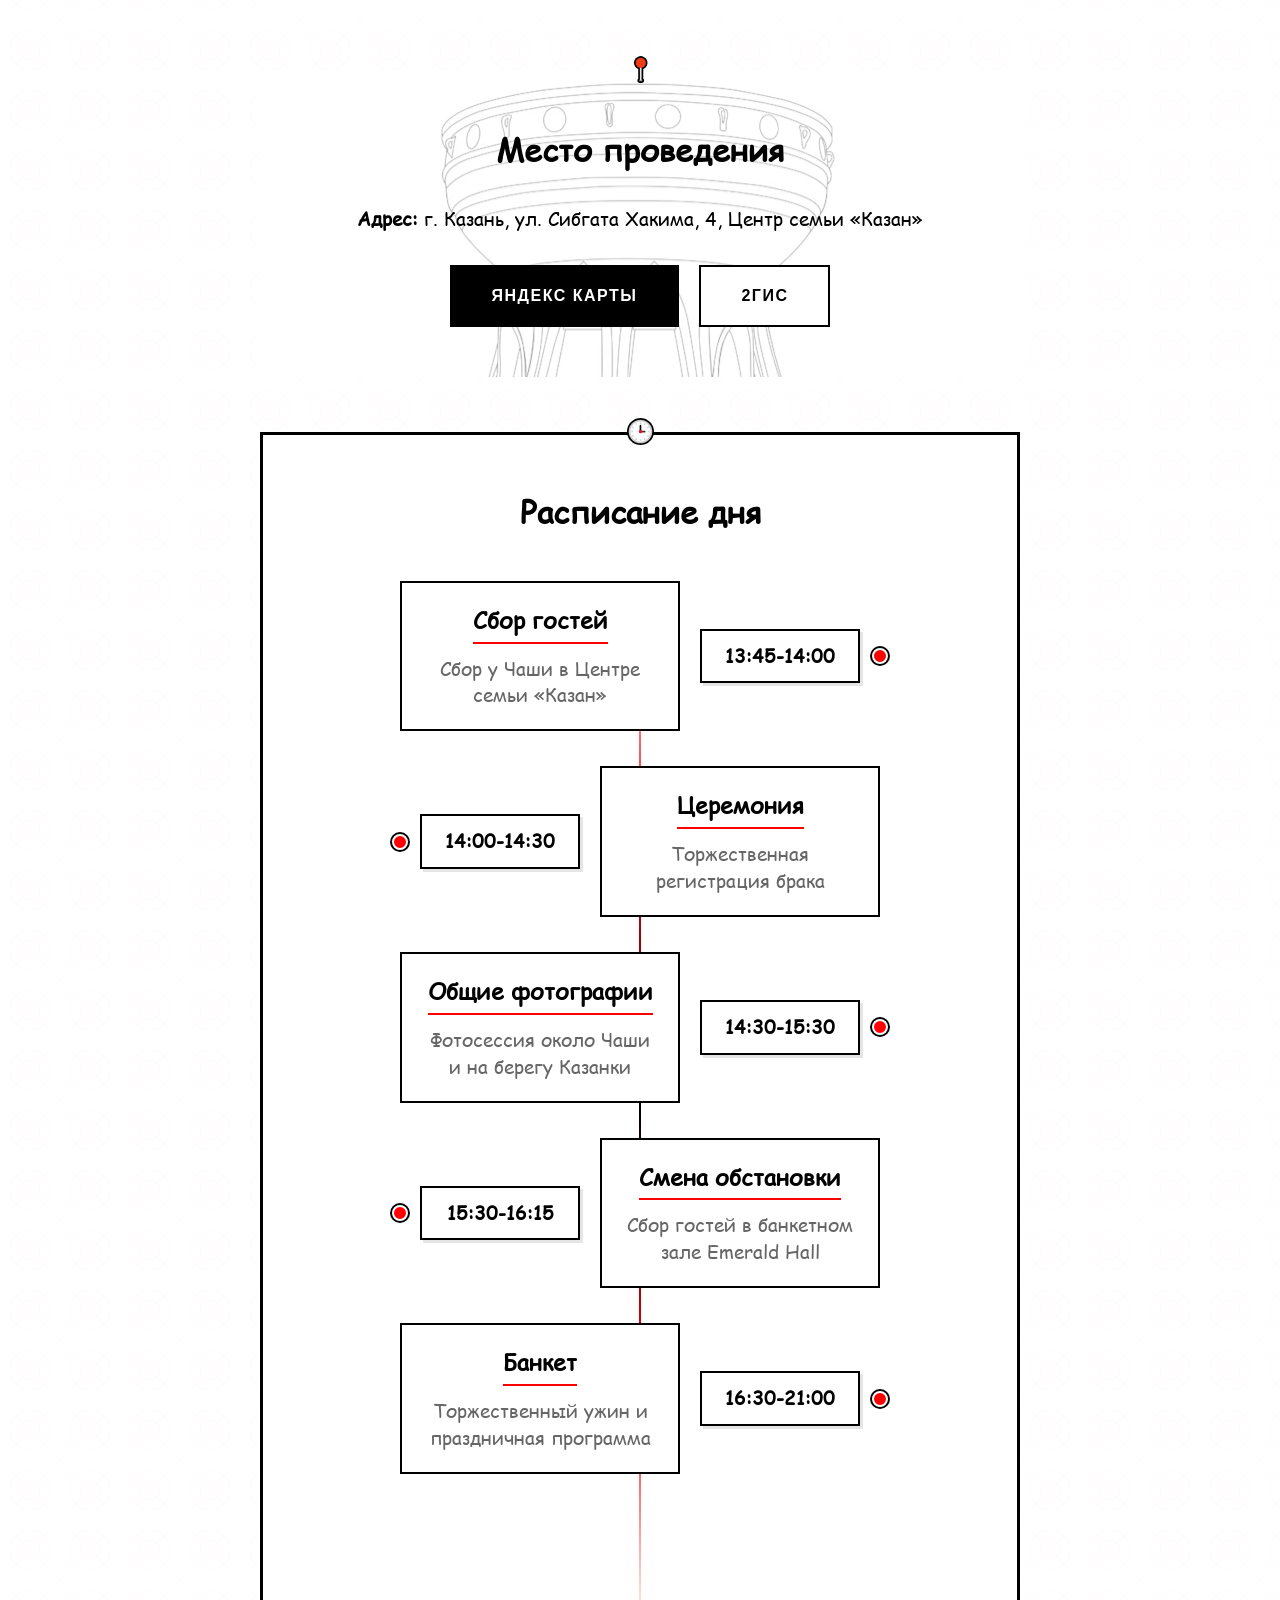
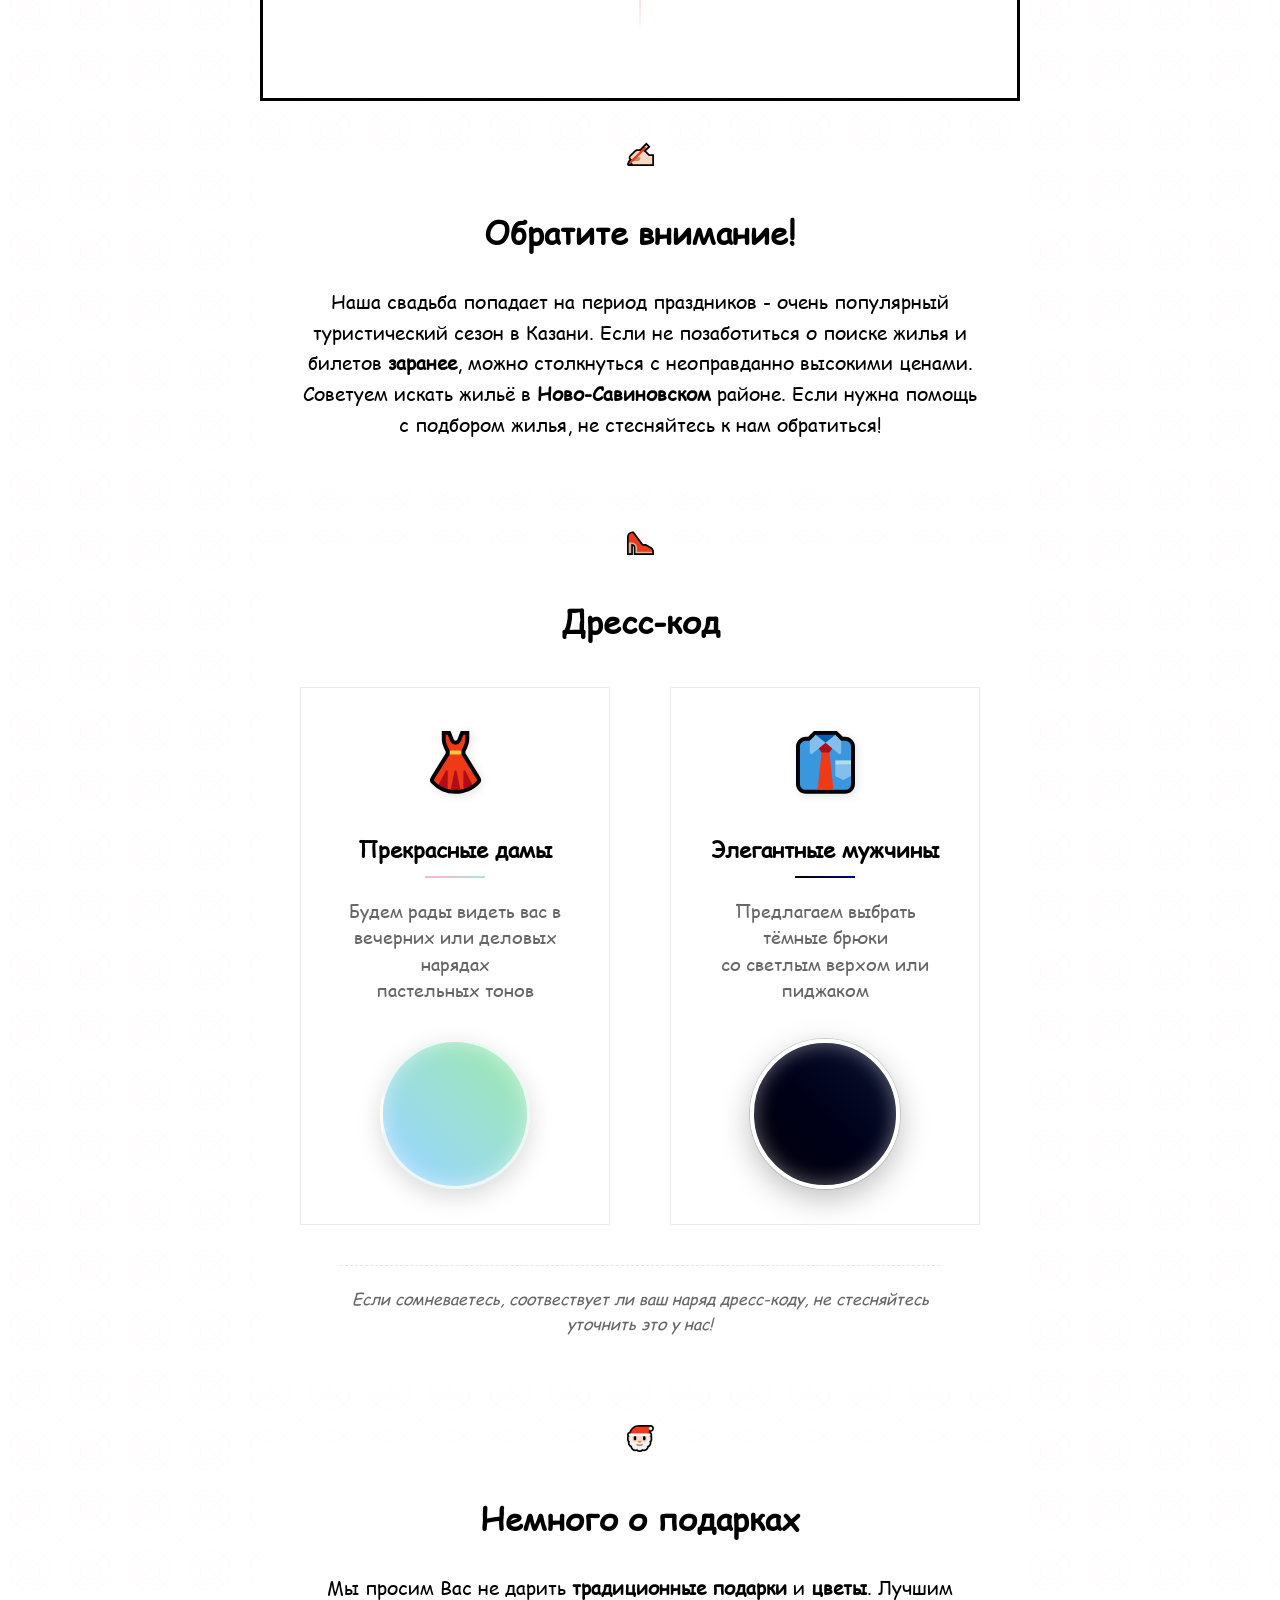
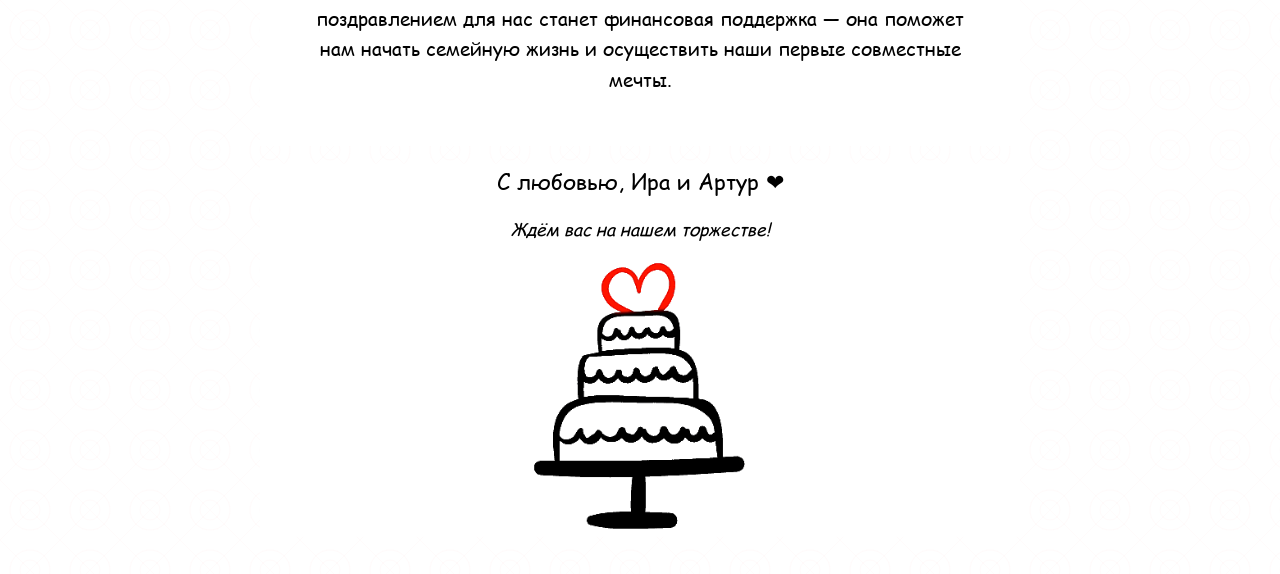
==== commit 876c4f14: "text change 4" ====
--- a/index.html
+++ b/index.html
@@ -153,7 +153,7 @@
             <h2>Немного о подарках</h2>
             
             <p>Мы просим Вас не дарить <b>традиционные подарки</b> и <b>цветы</b>.
-Лучшим поздравлением для нас станет финансовая поддержка — она поможет нам начать семейную жизнь и поможет
+Лучшим поздравлением для нас станет финансовая поддержка — она поможет нам начать семейную жизнь и
         осуществить наши первые совместные мечты.</p>
         </section>
         <!-- 8. Футер -->
